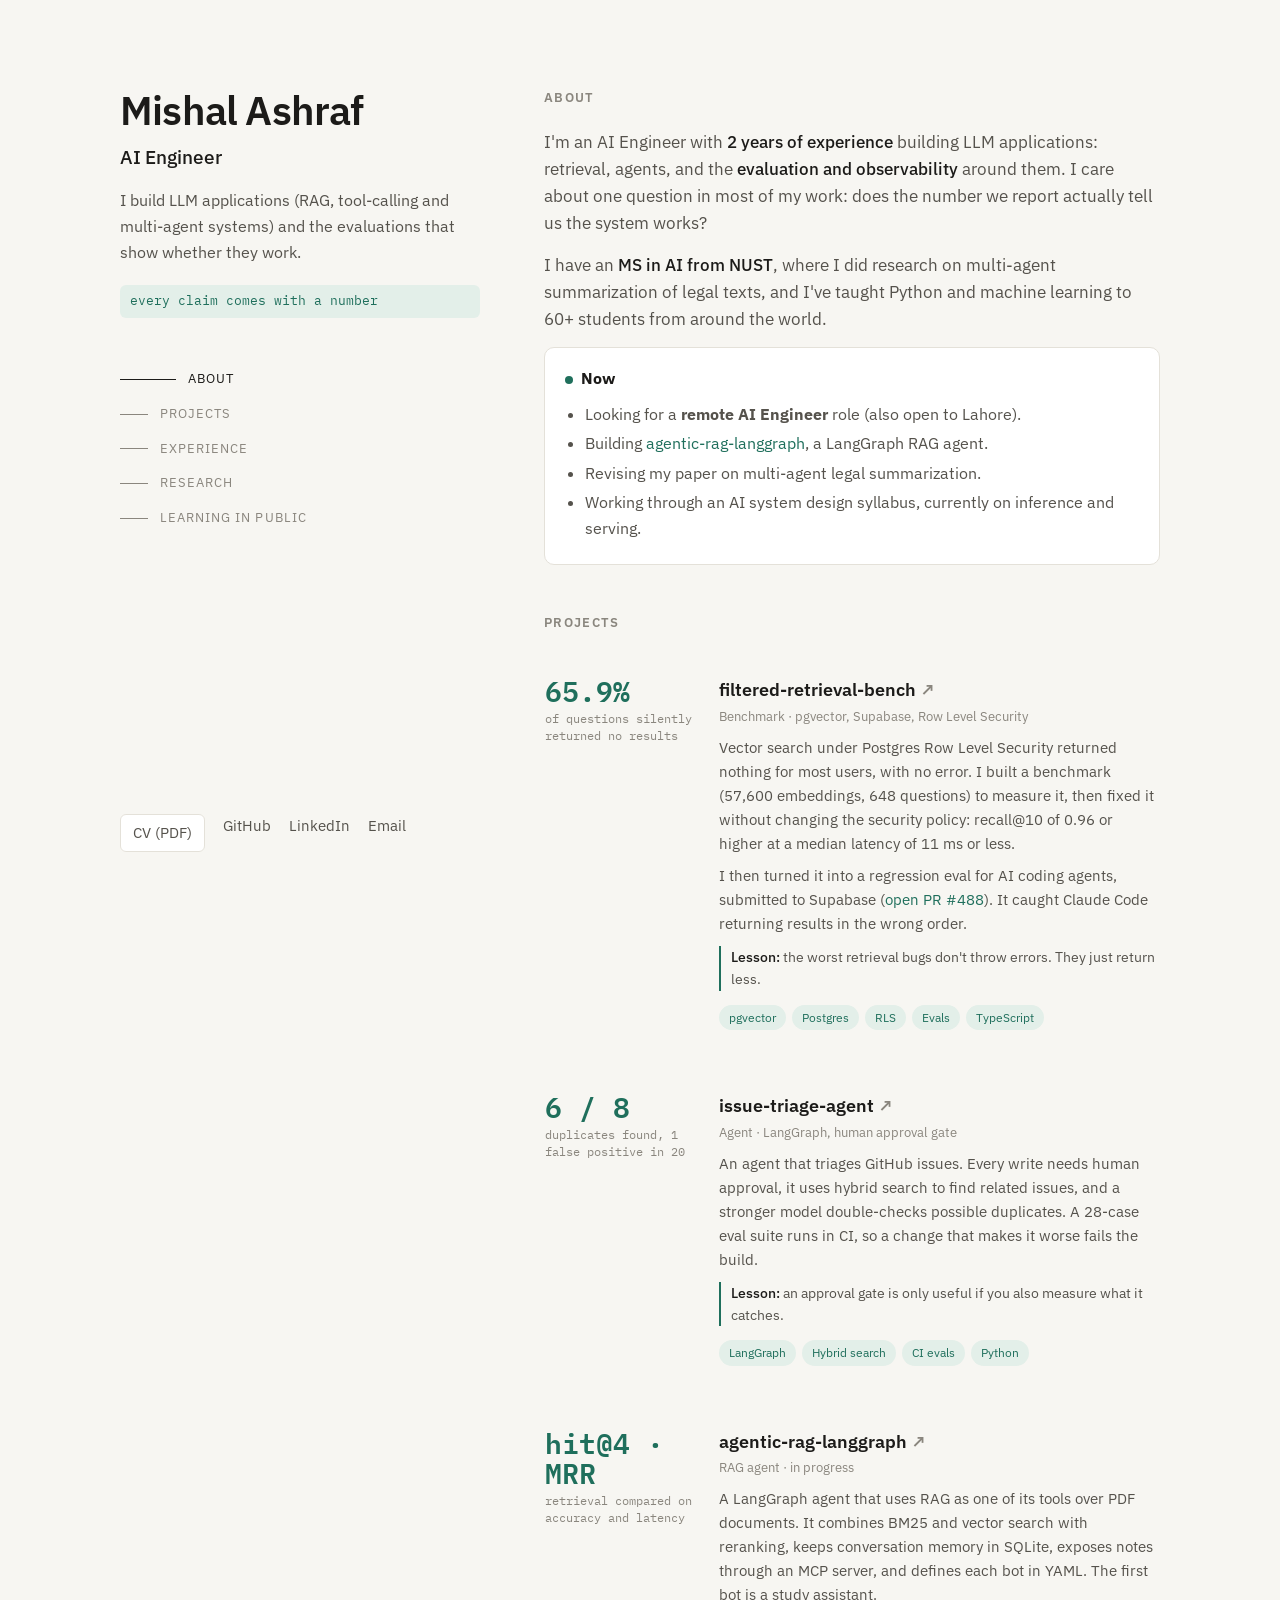
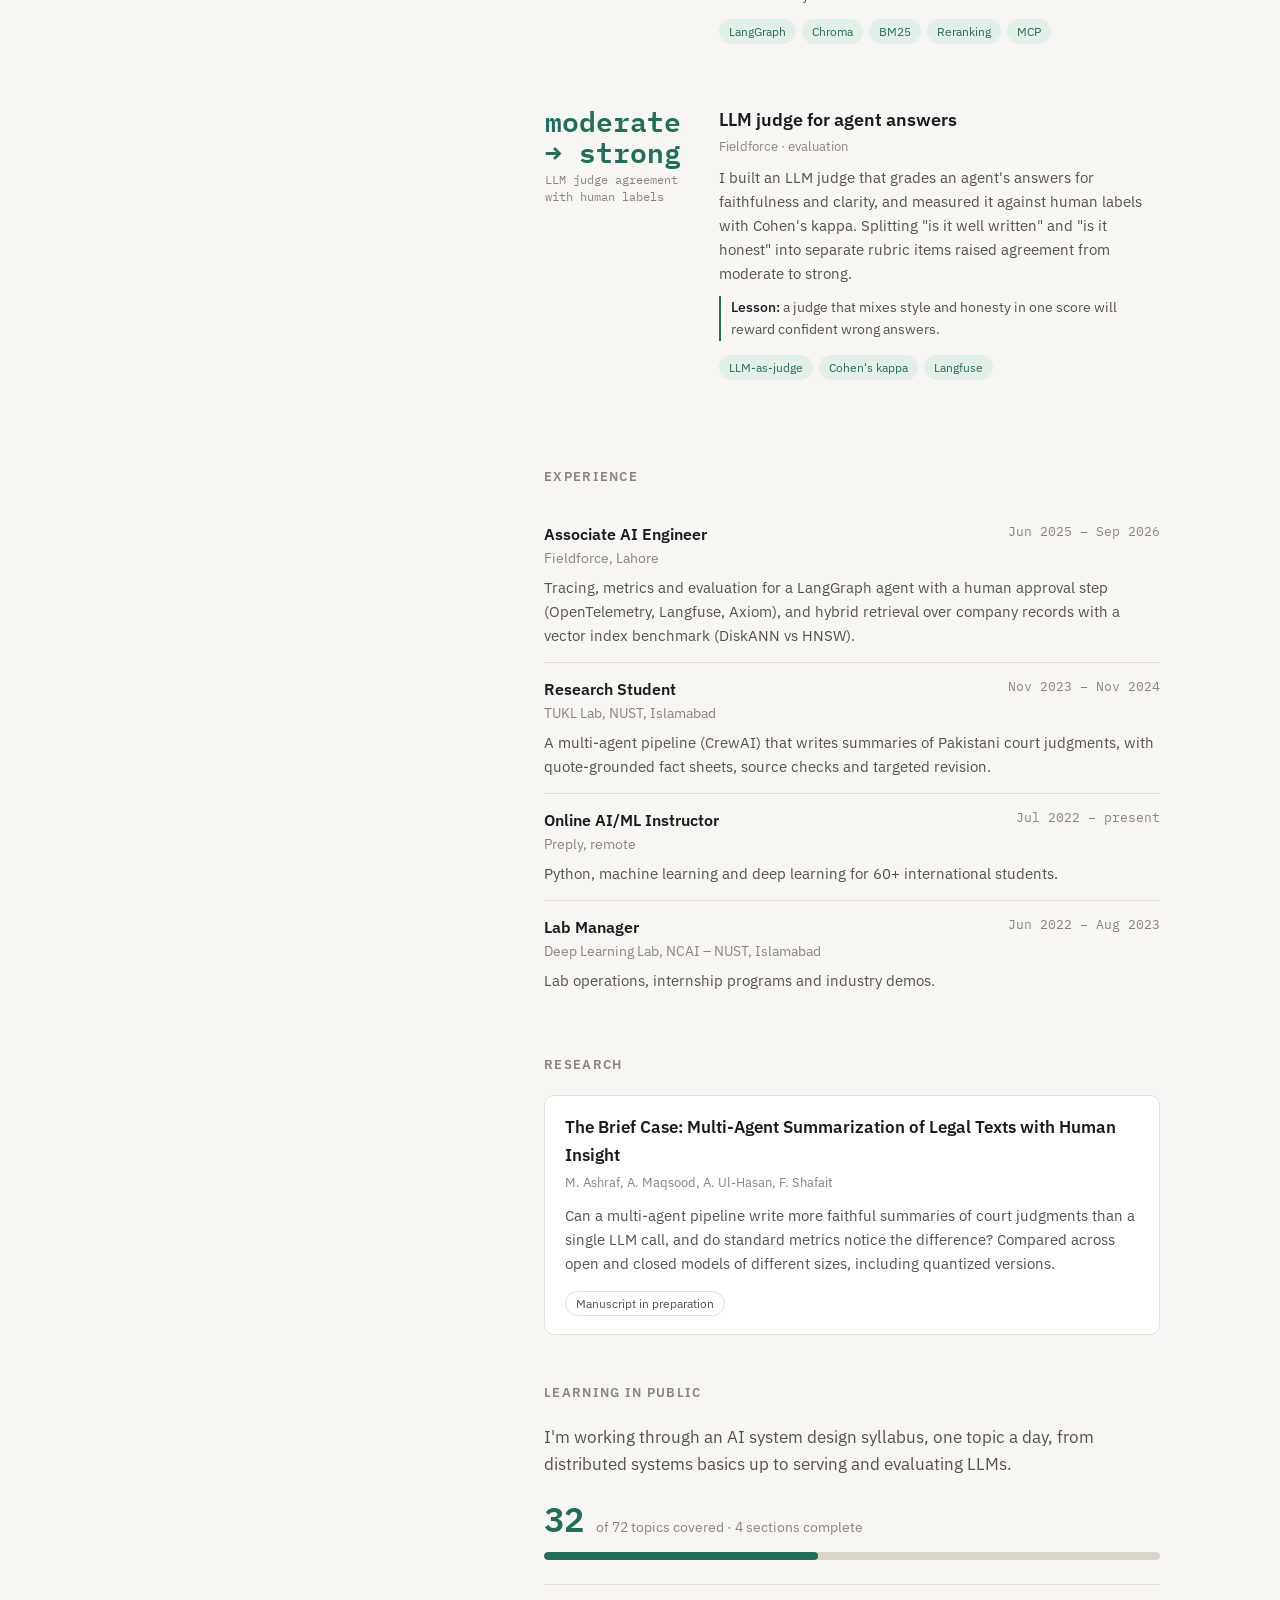
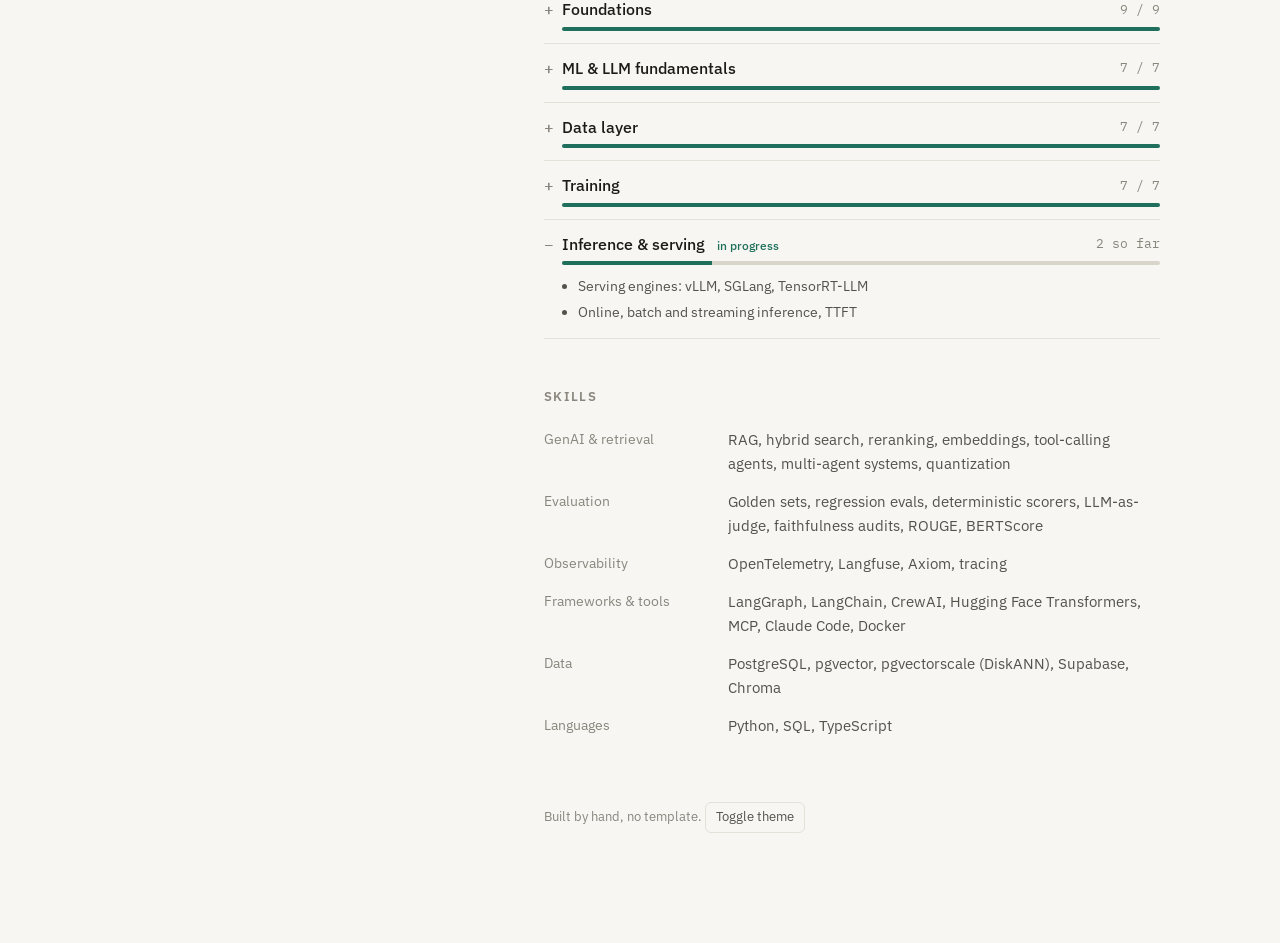
==== index.html @ f5f3a26d "Add portfolio site and CV" ====
<!doctype html>
<html lang="en">
<head>
<meta charset="utf-8">
<meta name="viewport" content="width=device-width, initial-scale=1">
<title>Mishal Ashraf · AI Engineer</title>
<meta name="description" content="AI Engineer building LLM applications: RAG and hybrid search, tool-calling and multi-agent systems, and evaluation and observability for them.">
<link rel="preconnect" href="https://fonts.googleapis.com">
<link rel="preconnect" href="https://fonts.gstatic.com" crossorigin>
<link href="https://fonts.googleapis.com/css2?family=IBM+Plex+Mono:wght@400;600&family=IBM+Plex+Sans:wght@400;500;600&display=swap" rel="stylesheet">
<style>
:root{
  --bg:#f7f6f2; --surface:#ffffff; --ink:#1c1b19; --ink-2:#55524c; --ink-3:#8a867e;
  --line:#e4e1d9; --accent:#1f6f5c; --accent-soft:#e3efe9; --bar:#d9d5cb;
}
@media (prefers-color-scheme: dark){
  :root:not([data-theme="light"]){
    --bg:#141413; --surface:#1c1c1a; --ink:#ecebe6; --ink-2:#b3afa6; --ink-3:#7f7b73;
    --line:#2c2b28; --accent:#6cc4a6; --accent-soft:#1d2e28; --bar:#34332f;
  }
}
:root[data-theme="dark"]{
  --bg:#141413; --surface:#1c1c1a; --ink:#ecebe6; --ink-2:#b3afa6; --ink-3:#7f7b73;
  --line:#2c2b28; --accent:#6cc4a6; --accent-soft:#1d2e28; --bar:#34332f;
}
*{box-sizing:border-box}
html{scroll-behavior:smooth}
body{margin:0;background:var(--bg);color:var(--ink);font:16px/1.6 "IBM Plex Sans",system-ui,sans-serif;-webkit-font-smoothing:antialiased}
a{color:var(--accent);text-decoration:none}
a:hover{text-decoration:underline}
.mono{font-family:"IBM Plex Mono",ui-monospace,monospace}
.wrap{max-width:1120px;margin:0 auto;padding:0 16px;display:grid;grid-template-columns:1fr;gap:0}
@media(min-width:960px){.wrap{grid-template-columns:360px 1fr;gap:64px;padding:0 40px}}

/* left column */
.side{padding:56px 0 24px}
@media(min-width:960px){.side{position:sticky;top:0;height:100vh;display:flex;flex-direction:column;padding:88px 0 48px}}
.side h1{font-size:40px;line-height:1.1;margin:0;font-weight:600;letter-spacing:-.02em}
.side .role{font-size:19px;margin:10px 0 0;font-weight:500}
.side .pitch{color:var(--ink-2);margin:16px 0 0;max-width:34ch}
.motto{margin-top:20px;display:inline-block;font-size:13px;color:var(--accent);background:var(--accent-soft);padding:6px 10px;border-radius:6px}
nav.toc{display:none;margin-top:44px}
@media(min-width:960px){nav.toc{display:block}}
nav.toc a{display:flex;align-items:center;gap:12px;color:var(--ink-3);font-size:13px;letter-spacing:.08em;text-transform:uppercase;padding:7px 0}
nav.toc a::before{content:"";width:28px;height:1px;background:var(--ink-3);transition:width .2s}
nav.toc a:hover,nav.toc a.on{color:var(--ink);text-decoration:none}
nav.toc a:hover::before,nav.toc a.on::before{width:56px;background:var(--ink)}
.links{display:flex;flex-wrap:wrap;gap:10px 18px;margin-top:28px;font-size:15px}
@media(min-width:960px){.links{margin-top:auto}}
.links a{color:var(--ink-2)}
.links a:hover{color:var(--accent)}
.cvbtn{border:1px solid var(--line);background:var(--surface);padding:6px 12px;border-radius:6px}

/* main */
main{padding:8px 0 80px}
@media(min-width:960px){main{padding:88px 0 96px}}
section{padding-top:48px;scroll-margin-top:24px}
section:first-child{padding-top:0}
h2{font-size:13px;letter-spacing:.1em;text-transform:uppercase;color:var(--ink-3);font-weight:600;margin:0 0 20px}
p{margin:0 0 14px}
.lead{font-size:17px;color:var(--ink-2)}
.lead strong{color:var(--ink);font-weight:500}

/* now */
.now{background:var(--surface);border:1px solid var(--line);border-radius:10px;padding:18px 20px}
.now .dot{display:inline-block;width:8px;height:8px;border-radius:50%;background:var(--accent);margin-right:8px;vertical-align:middle}
.now ul{margin:10px 0 0;padding-left:20px;color:var(--ink-2)}
.now li{margin:4px 0}

/* project cards */
.card{display:grid;grid-template-columns:1fr;gap:6px 24px;padding:22px 20px;border-radius:10px;border:1px solid transparent;transition:background .2s,border-color .2s;margin:0 -20px}
@media(min-width:640px){.card{grid-template-columns:150px 1fr}}
.card:hover{background:var(--surface);border-color:var(--line)}
.metric{font-family:"IBM Plex Mono",monospace}
.metric .num{font-size:28px;font-weight:600;line-height:1.1;color:var(--accent);display:block}
.metric .what{font-size:12px;color:var(--ink-3);line-height:1.4;display:block;margin-top:4px}
.card h3{margin:0;font-size:18px;font-weight:600}
.card h3 a{color:var(--ink)}
.card h3 a:hover{color:var(--accent);text-decoration:none}
.card h3 .arrow{display:inline-block;transition:transform .2s;color:var(--ink-3)}
.card:hover h3 .arrow{transform:translate(2px,-2px);color:var(--accent)}
.card .sub{font-size:13px;color:var(--ink-3);margin:2px 0 8px}
.card .body{color:var(--ink-2);font-size:15px}
.card .body p{margin:0 0 8px}
.lesson{font-size:14px;color:var(--ink-2);border-left:2px solid var(--accent);padding-left:10px;margin-top:10px}
.lesson b{color:var(--ink);font-weight:500}
.tags{display:flex;flex-wrap:wrap;gap:6px;margin-top:12px;padding:0;list-style:none}
.tags li{font-size:12px;background:var(--accent-soft);color:var(--accent);padding:3px 10px;border-radius:999px}

/* experience */
.job{padding:14px 0;border-top:1px solid var(--line)}
.job:first-of-type{border-top:0}
.job .top{display:flex;flex-wrap:wrap;justify-content:space-between;gap:4px 16px}
.job .t{font-weight:600}
.job .d{font-size:13px;color:var(--ink-3)}
.job .o{font-size:14px;color:var(--ink-3)}
.job p{font-size:15px;color:var(--ink-2);margin:6px 0 0}

/* research */
.paper{background:var(--surface);border:1px solid var(--line);border-radius:10px;padding:18px 20px}
.paper .title{font-weight:600;font-size:17px}
.paper .meta{font-size:13px;color:var(--ink-3);margin:4px 0 10px}
.pill{display:inline-block;font-size:12px;border:1px solid var(--line);border-radius:999px;padding:2px 10px;color:var(--ink-2)}

/* learning */
.total{display:flex;align-items:baseline;gap:12px;margin-bottom:6px}
.total .big{font-family:"IBM Plex Mono",monospace;font-size:34px;font-weight:600;color:var(--accent)}
.total .of{color:var(--ink-3);font-size:14px}
.track{height:8px;background:var(--bar);border-radius:99px;overflow:hidden;margin-bottom:24px}
.track span{display:block;height:100%;background:var(--accent);border-radius:99px}
details.sec{border-top:1px solid var(--line);padding:12px 0}
details.sec:last-of-type{border-bottom:1px solid var(--line)}
details.sec summary{cursor:pointer;list-style:none;display:grid;grid-template-columns:1fr auto;gap:4px 16px;align-items:center}
details.sec summary::-webkit-details-marker{display:none}
details.sec summary .n{font-weight:500}
details.sec summary .n::before{content:"+";display:inline-block;width:18px;color:var(--ink-3);font-family:"IBM Plex Mono",monospace}
details.sec[open] summary .n::before{content:"−"}
details.sec summary .c{font-family:"IBM Plex Mono",monospace;font-size:13px;color:var(--ink-3)}
details.sec summary .st{grid-column:1/-1;margin-left:18px}
.mini{height:4px;background:var(--bar);border-radius:99px;overflow:hidden}
.mini span{display:block;height:100%;background:var(--accent)}
details.sec ul{margin:10px 0 2px 18px;padding-left:16px;color:var(--ink-2);font-size:14px}
details.sec li{margin:3px 0}
.status{font-size:12px;color:var(--accent);margin-left:8px}

/* skills */
.skills{display:grid;grid-template-columns:1fr;gap:14px}
@media(min-width:640px){.skills{grid-template-columns:170px 1fr}}
.skills dt{font-size:14px;color:var(--ink-3)}
.skills dd{margin:0;font-size:15px;color:var(--ink-2)}

footer{color:var(--ink-3);font-size:13px;margin-top:64px}
.theme{background:none;border:1px solid var(--line);color:var(--ink-2);border-radius:6px;padding:4px 10px;font:inherit;font-size:13px;cursor:pointer}
</style>
</head>
<body>
<div class="wrap">

<header class="side">
  <h1>Mishal Ashraf</h1>
  <p class="role">AI Engineer</p>
  <p class="pitch">I build LLM applications (RAG, tool-calling and multi-agent systems) and the evaluations that show whether they work.</p>
  <span class="motto mono">every claim comes with a number</span>
  <nav class="toc" aria-label="Sections">
    <a href="#about">About</a>
    <a href="#projects">Projects</a>
    <a href="#experience">Experience</a>
    <a href="#research">Research</a>
    <a href="#learning">Learning in public</a>
  </nav>
  <div class="links">
    <a class="cvbtn" href="Mishal_Ashraf_CV.pdf">CV (PDF)</a>
    <a href="https://github.com/MishallAshraf">GitHub</a>
    <a href="https://www.linkedin.com/in/mishal-ashraf-ai">LinkedIn</a>
    <a href="mailto:mishal7991@gmail.com">Email</a>
  </div>
</header>

<main>

<section id="about">
  <h2>About</h2>
  <p class="lead">I'm an AI Engineer with <strong>2 years of experience</strong> building LLM applications: retrieval, agents, and the <strong>evaluation and observability</strong> around them. I care about one question in most of my work: does the number we report actually tell us the system works?</p>
  <p class="lead">I have an <strong>MS in AI from NUST</strong>, where I did research on multi-agent summarization of legal texts, and I've taught Python and machine learning to 60+ students from around the world.</p>
  <div class="now">
    <strong><span class="dot"></span>Now</strong>
    <ul>
      <li>Looking for a <strong>remote AI Engineer</strong> role (also open to Lahore).</li>
      <li>Building <a href="https://github.com/MishallAshraf/agentic-rag-langgraph">agentic-rag-langgraph</a>, a LangGraph RAG agent.</li>
      <li>Revising my paper on multi-agent legal summarization.</li>
      <li>Working through an AI system design syllabus, currently on inference and serving.</li>
    </ul>
  </div>
</section>

<section id="projects">
  <h2>Projects</h2>

  <article class="card">
    <div class="metric"><span class="num">65.9%</span><span class="what">of questions silently returned no results</span></div>
    <div>
      <h3><a href="https://github.com/MishallAshraf/filtered-retrieval-bench">filtered-retrieval-bench <span class="arrow">↗</span></a></h3>
      <div class="sub">Benchmark · pgvector, Supabase, Row Level Security</div>
      <div class="body">
        <p>Vector search under Postgres Row Level Security returned nothing for most users, with no error. I built a benchmark (57,600 embeddings, 648 questions) to measure it, then fixed it without changing the security policy: recall@10 of 0.96 or higher at a median latency of 11 ms or less.</p>
        <p>I then turned it into a regression eval for AI coding agents, submitted to Supabase (<a href="https://github.com/supabase/evals/pull/488">open PR #488</a>). It caught Claude Code returning results in the wrong order.</p>
      </div>
      <p class="lesson"><b>Lesson:</b> the worst retrieval bugs don't throw errors. They just return less.</p>
      <ul class="tags"><li>pgvector</li><li>Postgres</li><li>RLS</li><li>Evals</li><li>TypeScript</li></ul>
    </div>
  </article>

  <article class="card">
    <div class="metric"><span class="num">6 / 8</span><span class="what">duplicates found, 1 false positive in 20</span></div>
    <div>
      <h3><a href="https://github.com/MishallAshraf/issue-triage-agent">issue-triage-agent <span class="arrow">↗</span></a></h3>
      <div class="sub">Agent · LangGraph, human approval gate</div>
      <div class="body">
        <p>An agent that triages GitHub issues. Every write needs human approval, it uses hybrid search to find related issues, and a stronger model double-checks possible duplicates. A 28-case eval suite runs in CI, so a change that makes it worse fails the build.</p>
      </div>
      <p class="lesson"><b>Lesson:</b> an approval gate is only useful if you also measure what it catches.</p>
      <ul class="tags"><li>LangGraph</li><li>Hybrid search</li><li>CI evals</li><li>Python</li></ul>
    </div>
  </article>

  <article class="card">
    <div class="metric"><span class="num">hit@4 · MRR</span><span class="what">retrieval compared on accuracy and latency</span></div>
    <div>
      <h3><a href="https://github.com/MishallAshraf/agentic-rag-langgraph">agentic-rag-langgraph <span class="arrow">↗</span></a></h3>
      <div class="sub">RAG agent · in progress</div>
      <div class="body">
        <p>A LangGraph agent that uses RAG as one of its tools over PDF documents. It combines BM25 and vector search with reranking, keeps conversation memory in SQLite, exposes notes through an MCP server, and defines each bot in YAML. The first bot is a study assistant.</p>
      </div>
      <ul class="tags"><li>LangGraph</li><li>Chroma</li><li>BM25</li><li>Reranking</li><li>MCP</li></ul>
    </div>
  </article>

  <article class="card">
    <div class="metric"><span class="num">moderate → strong</span><span class="what">LLM judge agreement with human labels</span></div>
    <div>
      <h3>LLM judge for agent answers</h3>
      <div class="sub">Fieldforce · evaluation</div>
      <div class="body">
        <p>I built an LLM judge that grades an agent's answers for faithfulness and clarity, and measured it against human labels with Cohen's kappa. Splitting "is it well written" and "is it honest" into separate rubric items raised agreement from moderate to strong.</p>
      </div>
      <p class="lesson"><b>Lesson:</b> a judge that mixes style and honesty in one score will reward confident wrong answers.</p>
      <ul class="tags"><li>LLM-as-judge</li><li>Cohen's kappa</li><li>Langfuse</li></ul>
    </div>
  </article>
</section>

<section id="experience">
  <h2>Experience</h2>
  <div class="job">
    <div class="top"><span class="t">Associate AI Engineer</span><span class="d mono">Jun 2025 – Sep 2026</span></div>
    <div class="o">Fieldforce, Lahore</div>
    <p>Tracing, metrics and evaluation for a LangGraph agent with a human approval step (OpenTelemetry, Langfuse, Axiom), and hybrid retrieval over company records with a vector index benchmark (DiskANN vs HNSW).</p>
  </div>
  <div class="job">
    <div class="top"><span class="t">Research Student</span><span class="d mono">Nov 2023 – Nov 2024</span></div>
    <div class="o">TUKL Lab, NUST, Islamabad</div>
    <p>A multi-agent pipeline (CrewAI) that writes summaries of Pakistani court judgments, with quote-grounded fact sheets, source checks and targeted revision.</p>
  </div>
  <div class="job">
    <div class="top"><span class="t">Online AI/ML Instructor</span><span class="d mono">Jul 2022 – present</span></div>
    <div class="o">Preply, remote</div>
    <p>Python, machine learning and deep learning for 60+ international students.</p>
  </div>
  <div class="job">
    <div class="top"><span class="t">Lab Manager</span><span class="d mono">Jun 2022 – Aug 2023</span></div>
    <div class="o">Deep Learning Lab, NCAI – NUST, Islamabad</div>
    <p>Lab operations, internship programs and industry demos.</p>
  </div>
</section>

<section id="research">
  <h2>Research</h2>
  <div class="paper">
    <div class="title">The Brief Case: Multi-Agent Summarization of Legal Texts with Human Insight</div>
    <div class="meta">M. Ashraf, A. Maqsood, A. Ul-Hasan, F. Shafait</div>
    <p style="color:var(--ink-2);font-size:15px">Can a multi-agent pipeline write more faithful summaries of court judgments than a single LLM call, and do standard metrics notice the difference? Compared across open and closed models of different sizes, including quantized versions.</p>
    <span class="pill">Manuscript in preparation</span>
  </div>
</section>

<section id="learning">
  <h2>Learning in public</h2>
  <p class="lead">I'm working through an AI system design syllabus, one topic a day, from distributed systems basics up to serving and evaluating LLMs.</p>
  <div class="total"><span class="big">32</span><span class="of">of 72 topics covered · 4 sections complete</span></div>
  <div class="track" aria-hidden="true"><span style="width:44.4%"></span></div>

  <details class="sec">
    <summary><span class="n">Foundations</span><span class="c">9 / 9</span><span class="st mini"><span style="width:100%"></span></span></summary>
    <ul><li>Scalability: vertical vs horizontal</li><li>Load balancing</li><li>Caching strategies (incl. KV vs prefix caching)</li><li>SQL vs NoSQL</li><li>Message queues and pub/sub</li><li>CAP theorem and consistency</li><li>Sharding and replication</li><li>Rate limiting</li><li>API design: REST, gRPC, streaming</li></ul>
  </details>
  <details class="sec">
    <summary><span class="n">ML &amp; LLM fundamentals</span><span class="c">7 / 7</span><span class="st mini"><span style="width:100%"></span></span></summary>
    <ul><li>Training vs inference, prefill vs decode</li><li>Embeddings</li><li>Transformer and attention basics</li><li>Tokens, context windows, long context</li><li>Reasoning models and test-time compute</li><li>Model selection: API vs open-weight, small vs large</li><li>Mixture of experts and multimodal models</li></ul>
  </details>
  <details class="sec">
    <summary><span class="n">Data layer</span><span class="c">7 / 7</span><span class="st mini"><span style="width:100%"></span></span></summary>
    <ul><li>Batch vs streaming pipelines</li><li>Document ingestion: PDFs, tables, OCR</li><li>Data quality, labeling, curation</li><li>Vector databases and ANN indexes (HNSW, IVF)</li><li>Feature stores</li><li>Data versioning and lineage</li><li>Synthetic data generation</li></ul>
  </details>
  <details class="sec">
    <summary><span class="n">Training</span><span class="c">7 / 7</span><span class="st mini"><span style="width:100%"></span></span></summary>
    <ul><li>Experiment tracking and model registry</li><li>GPU memory math and accelerators</li><li>Fine-tuning: SFT, LoRA, QLoRA</li><li>Preference tuning: DPO family</li><li>RL with verifiable rewards (GRPO)</li><li>Distillation into smaller models</li><li>Distributed training (FSDP, tensor, pipeline parallelism)</li></ul>
  </details>
  <details class="sec" open>
    <summary><span class="n">Inference &amp; serving <span class="status">in progress</span></span><span class="c">2 so far</span><span class="st mini"><span style="width:25%"></span></span></summary>
    <ul><li>Serving engines: vLLM, SGLang, TensorRT-LLM</li><li>Online, batch and streaming inference, TTFT</li></ul>
  </details>
</section>

<section id="skills">
  <h2>Skills</h2>
  <dl class="skills">
    <dt>GenAI &amp; retrieval</dt><dd>RAG, hybrid search, reranking, embeddings, tool-calling agents, multi-agent systems, quantization</dd>
    <dt>Evaluation</dt><dd>Golden sets, regression evals, deterministic scorers, LLM-as-judge, faithfulness audits, ROUGE, BERTScore</dd>
    <dt>Observability</dt><dd>OpenTelemetry, Langfuse, Axiom, tracing</dd>
    <dt>Frameworks &amp; tools</dt><dd>LangGraph, LangChain, CrewAI, Hugging Face Transformers, MCP, Claude Code, Docker</dd>
    <dt>Data</dt><dd>PostgreSQL, pgvector, pgvectorscale (DiskANN), Supabase, Chroma</dd>
    <dt>Languages</dt><dd>Python, SQL, TypeScript</dd>
  </dl>
</section>

<footer>
  <p>Built by hand, no template. <button class="theme" id="theme" type="button">Toggle theme</button></p>
</footer>

</main>
</div>

<script>
// highlight the current section in the side menu
const links=[...document.querySelectorAll('nav.toc a')];
const obs=new IntersectionObserver(es=>{es.forEach(e=>{if(e.isIntersecting){links.forEach(a=>a.classList.toggle('on',a.getAttribute('href')==='#'+e.target.id));}})},{rootMargin:'-30% 0px -60% 0px'});
document.querySelectorAll('main section').forEach(s=>obs.observe(s));
// theme toggle, remembered per visitor
const root=document.documentElement;
try{const t=localStorage.getItem('theme');if(t)root.dataset.theme=t;}catch(e){}
document.getElementById('theme').addEventListener('click',()=>{
  const dark=root.dataset.theme?root.dataset.theme==='dark':matchMedia('(prefers-color-scheme: dark)').matches;
  root.dataset.theme=dark?'light':'dark';
  try{localStorage.setItem('theme',root.dataset.theme);}catch(e){}
});
</script>
</body>
</html>
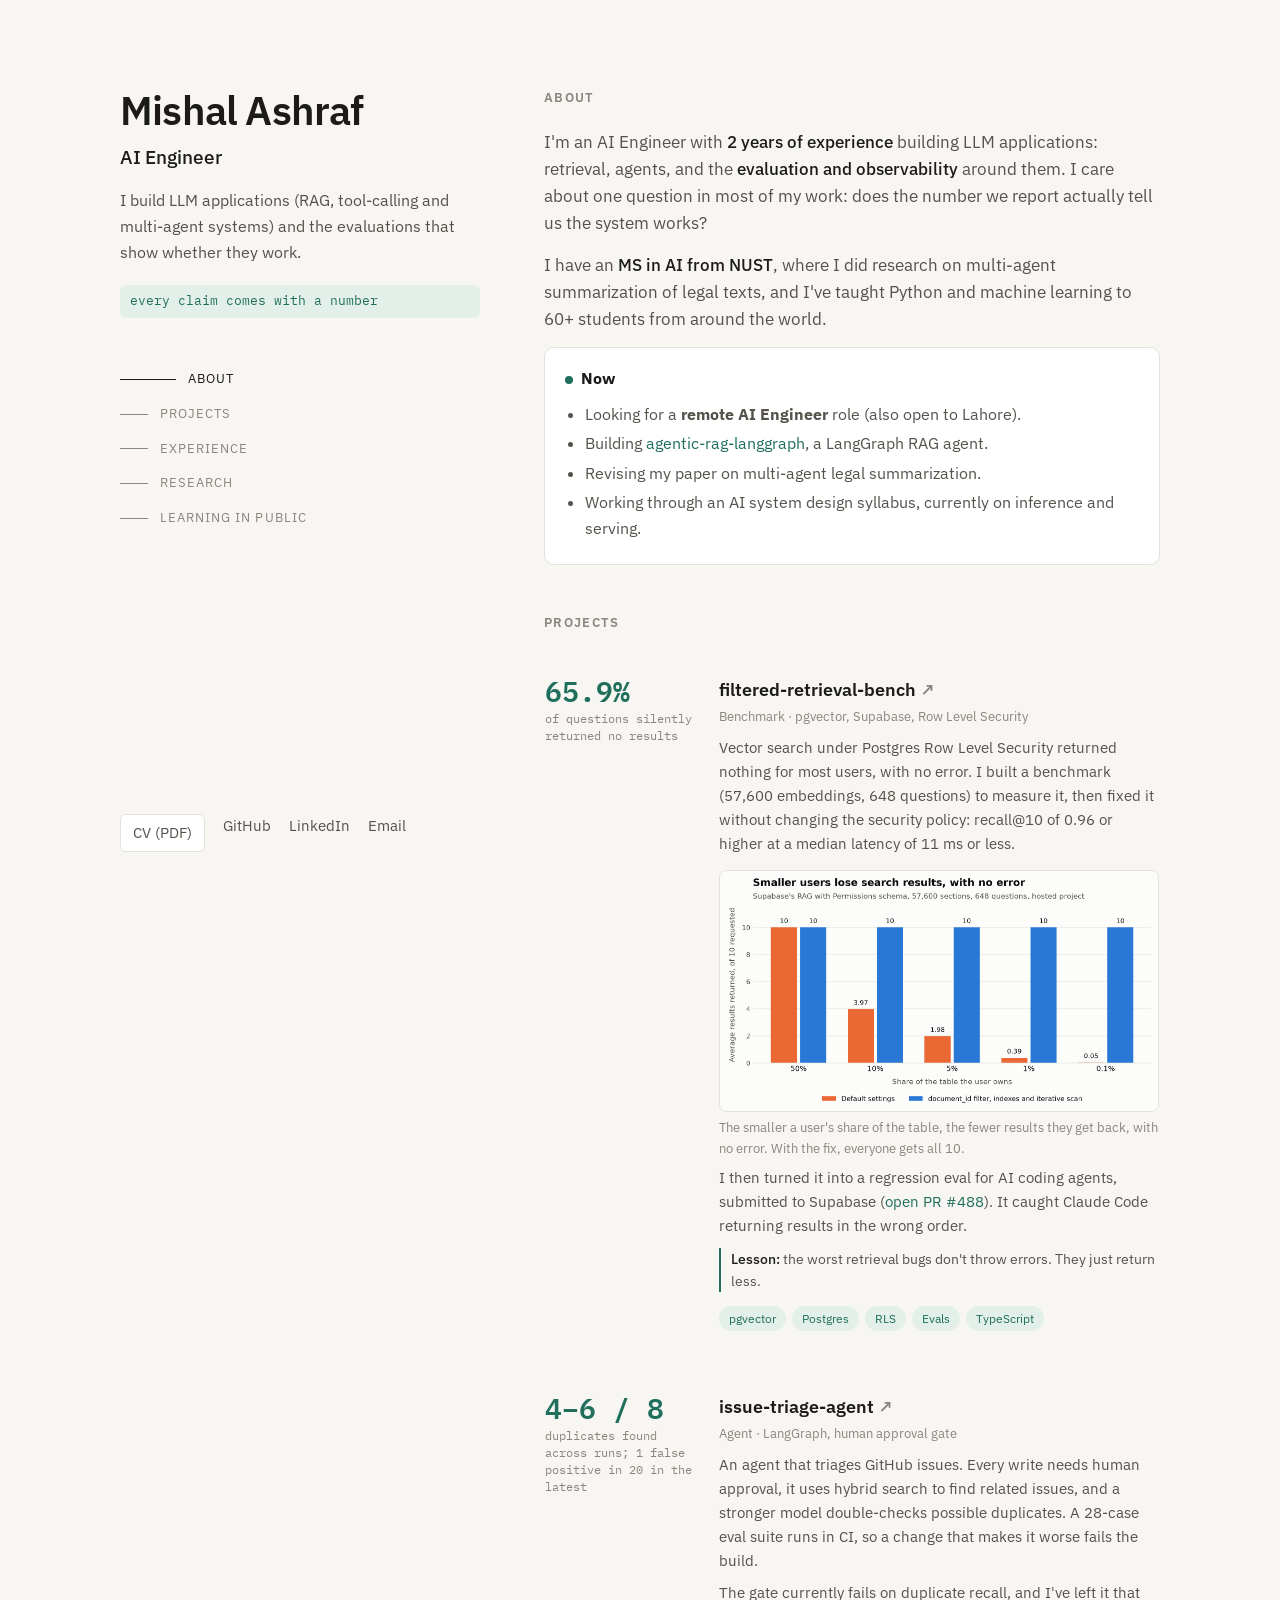
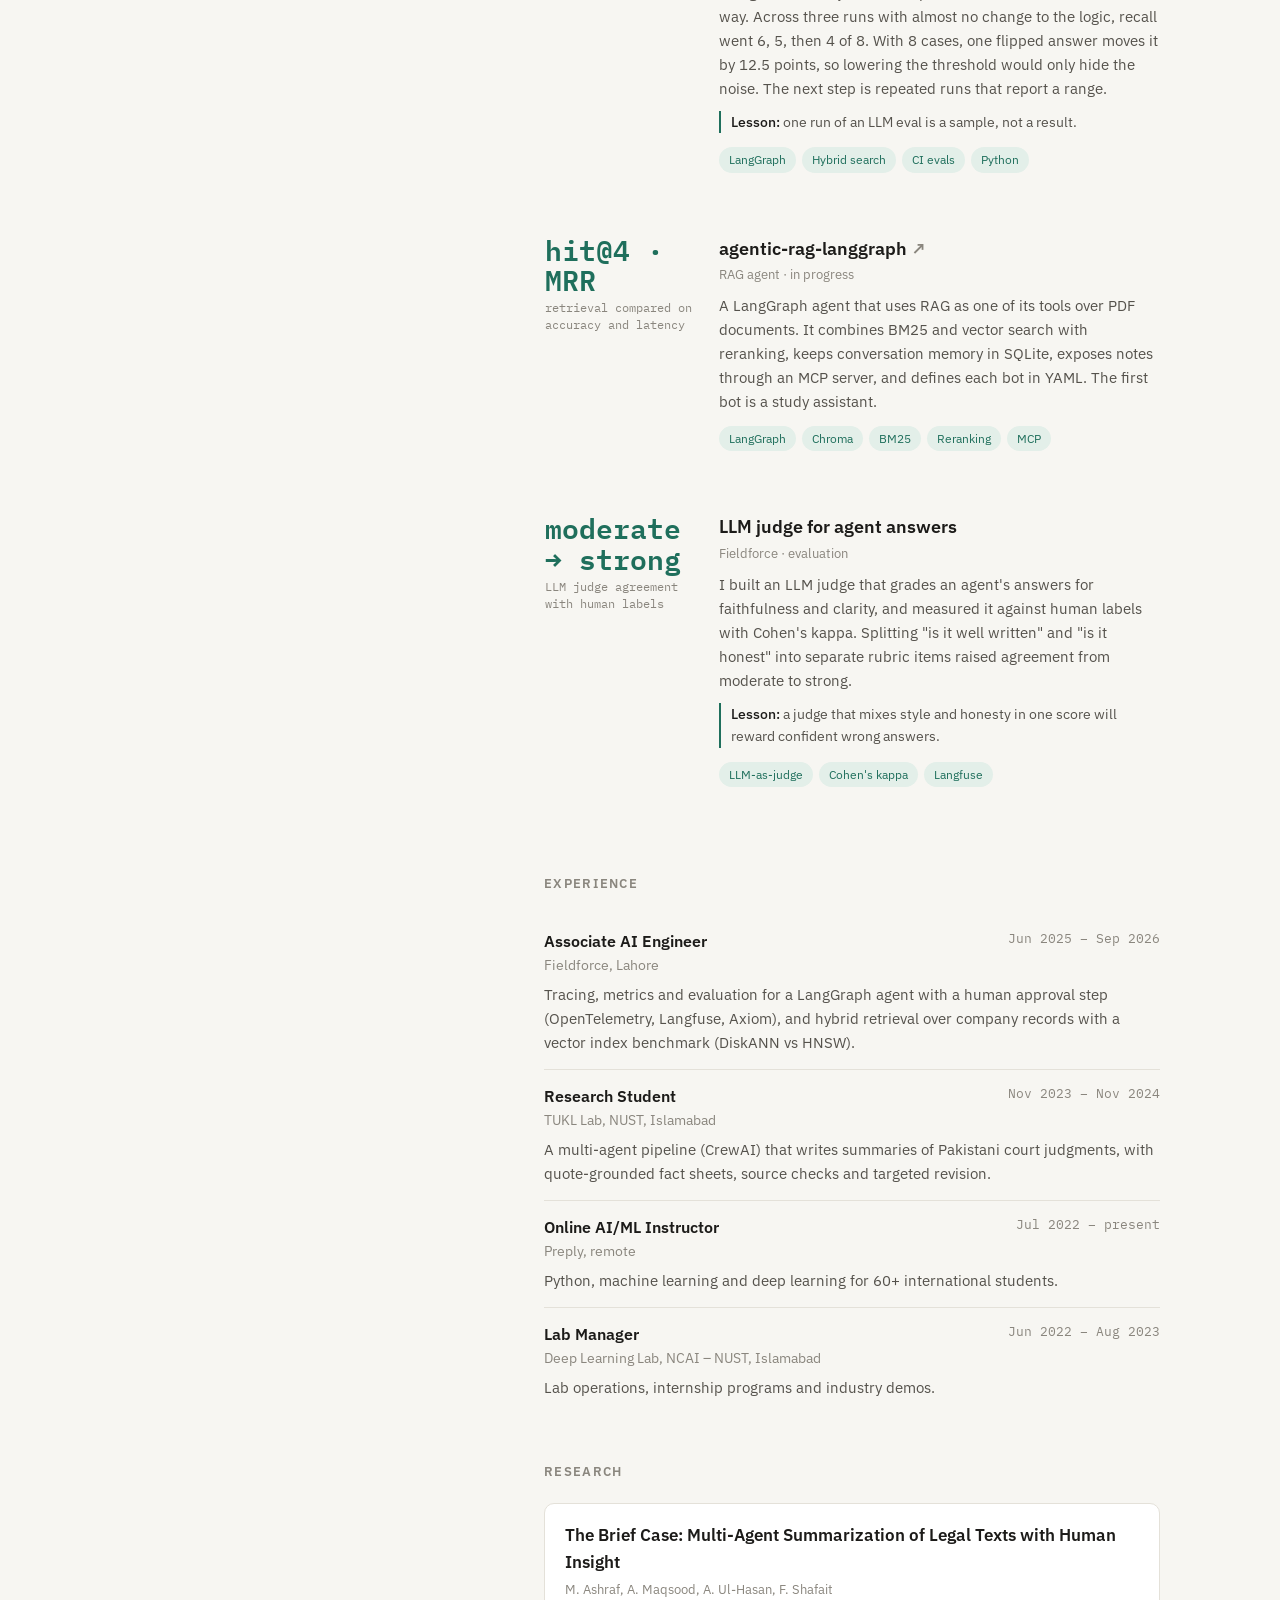
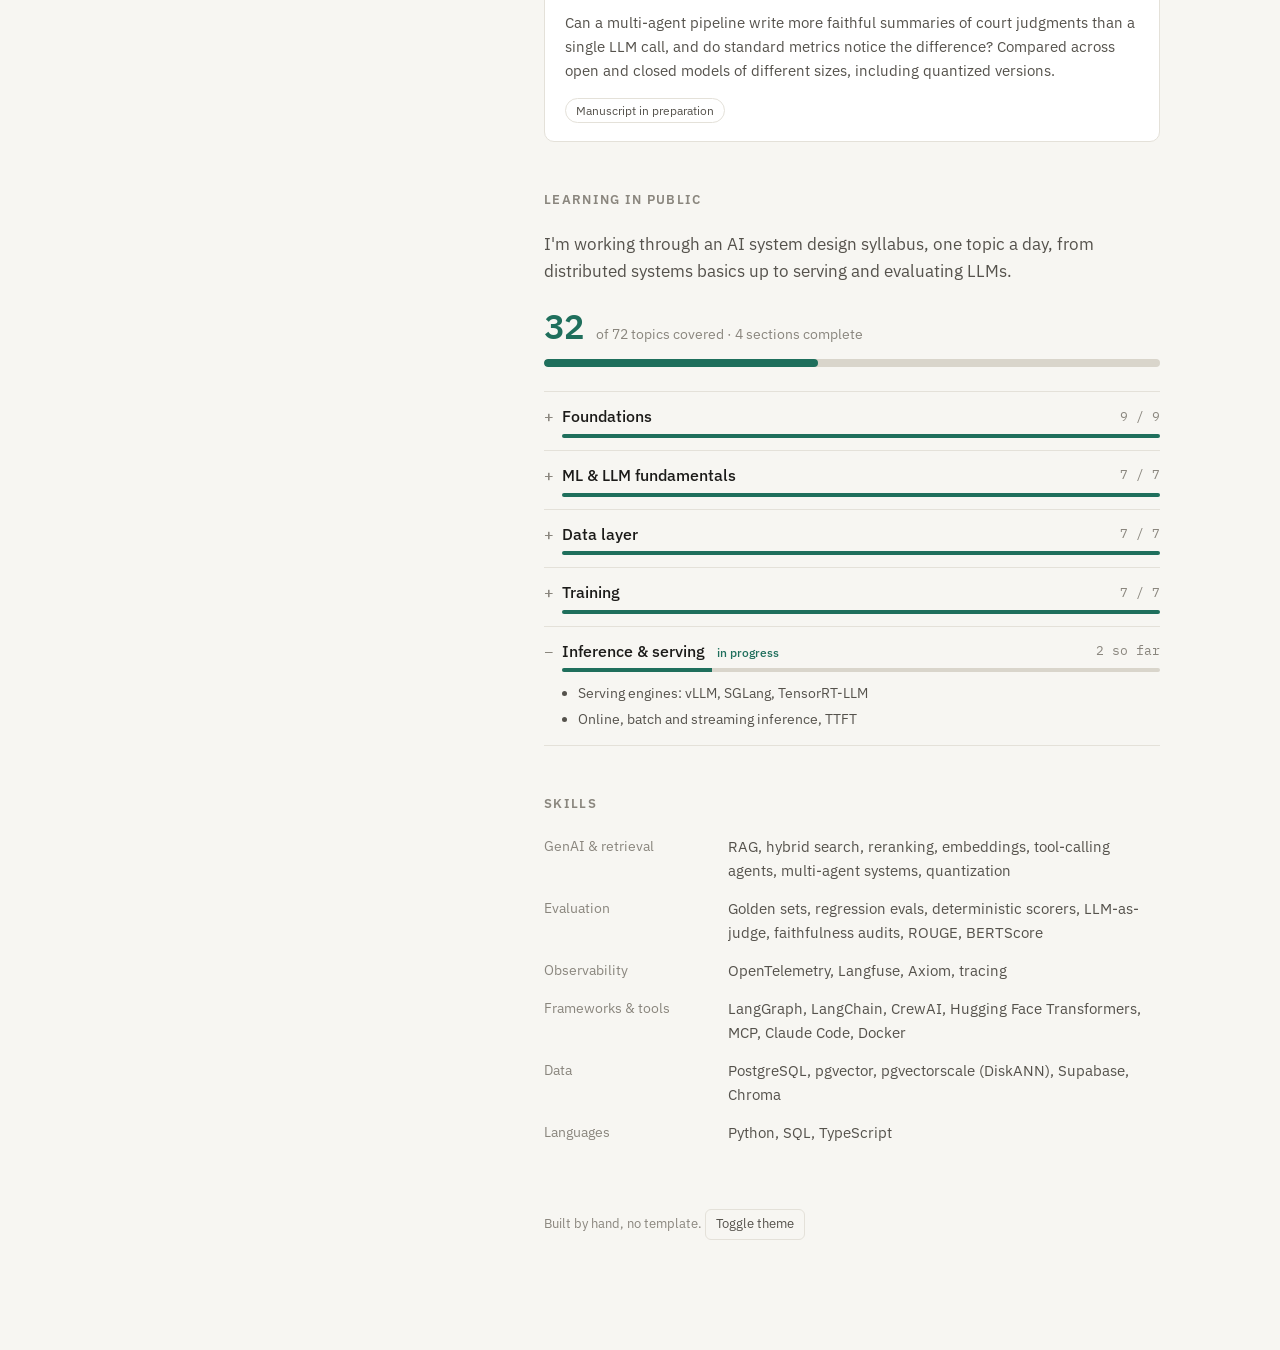
==== commit a0fe9dc0: "Add RLS results chart and correct duplicate recall numbers" ====
--- a/index.html
+++ b/index.html
@@ -84,6 +84,9 @@
 .card .body p{margin:0 0 8px}
 .lesson{font-size:14px;color:var(--ink-2);border-left:2px solid var(--accent);padding-left:10px;margin-top:10px}
 .lesson b{color:var(--ink);font-weight:500}
+.fig{margin:14px 0 6px}
+.fig img{display:block;width:100%;height:auto;border-radius:8px;border:1px solid var(--line);background:#fcfcfb}
+.fig figcaption{font-size:13px;color:var(--ink-3);margin-top:6px}
 .tags{display:flex;flex-wrap:wrap;gap:6px;margin-top:12px;padding:0;list-style:none}
 .tags li{font-size:12px;background:var(--accent-soft);color:var(--accent);padding:3px 10px;border-radius:999px}
 
@@ -183,6 +186,10 @@
       <div class="sub">Benchmark · pgvector, Supabase, Row Level Security</div>
       <div class="body">
         <p>Vector search under Postgres Row Level Security returned nothing for most users, with no error. I built a benchmark (57,600 embeddings, 648 questions) to measure it, then fixed it without changing the security policy: recall@10 of 0.96 or higher at a median latency of 11 ms or less.</p>
+        <figure class="fig">
+          <a href="img/rls-results-by-user.png"><img src="img/rls-results-by-user.png" width="1680" height="920" loading="lazy" alt="Bar chart: with default settings, a user who owns 50% of the table gets all 10 results, but at 10% they get 3.97, at 5% 1.98, at 1% 0.39 and at 0.1% 0.05. With the fix, every user gets all 10."></a>
+          <figcaption>The smaller a user's share of the table, the fewer results they get back, with no error. With the fix, everyone gets all 10.</figcaption>
+        </figure>
         <p>I then turned it into a regression eval for AI coding agents, submitted to Supabase (<a href="https://github.com/supabase/evals/pull/488">open PR #488</a>). It caught Claude Code returning results in the wrong order.</p>
       </div>
       <p class="lesson"><b>Lesson:</b> the worst retrieval bugs don't throw errors. They just return less.</p>
@@ -191,14 +198,15 @@
   </article>
 
   <article class="card">
-    <div class="metric"><span class="num">6 / 8</span><span class="what">duplicates found, 1 false positive in 20</span></div>
+    <div class="metric"><span class="num">4–6 / 8</span><span class="what">duplicates found across runs; 1 false positive in 20 in the latest</span></div>
     <div>
       <h3><a href="https://github.com/MishallAshraf/issue-triage-agent">issue-triage-agent <span class="arrow">↗</span></a></h3>
       <div class="sub">Agent · LangGraph, human approval gate</div>
       <div class="body">
         <p>An agent that triages GitHub issues. Every write needs human approval, it uses hybrid search to find related issues, and a stronger model double-checks possible duplicates. A 28-case eval suite runs in CI, so a change that makes it worse fails the build.</p>
+        <p>The gate currently fails on duplicate recall, and I've left it that way. Across three runs with almost no change to the logic, recall went 6, 5, then 4 of 8. With 8 cases, one flipped answer moves it by 12.5 points, so lowering the threshold would only hide the noise. The next step is repeated runs that report a range.</p>
       </div>
-      <p class="lesson"><b>Lesson:</b> an approval gate is only useful if you also measure what it catches.</p>
+      <p class="lesson"><b>Lesson:</b> one run of an LLM eval is a sample, not a result.</p>
       <ul class="tags"><li>LangGraph</li><li>Hybrid search</li><li>CI evals</li><li>Python</li></ul>
     </div>
   </article>
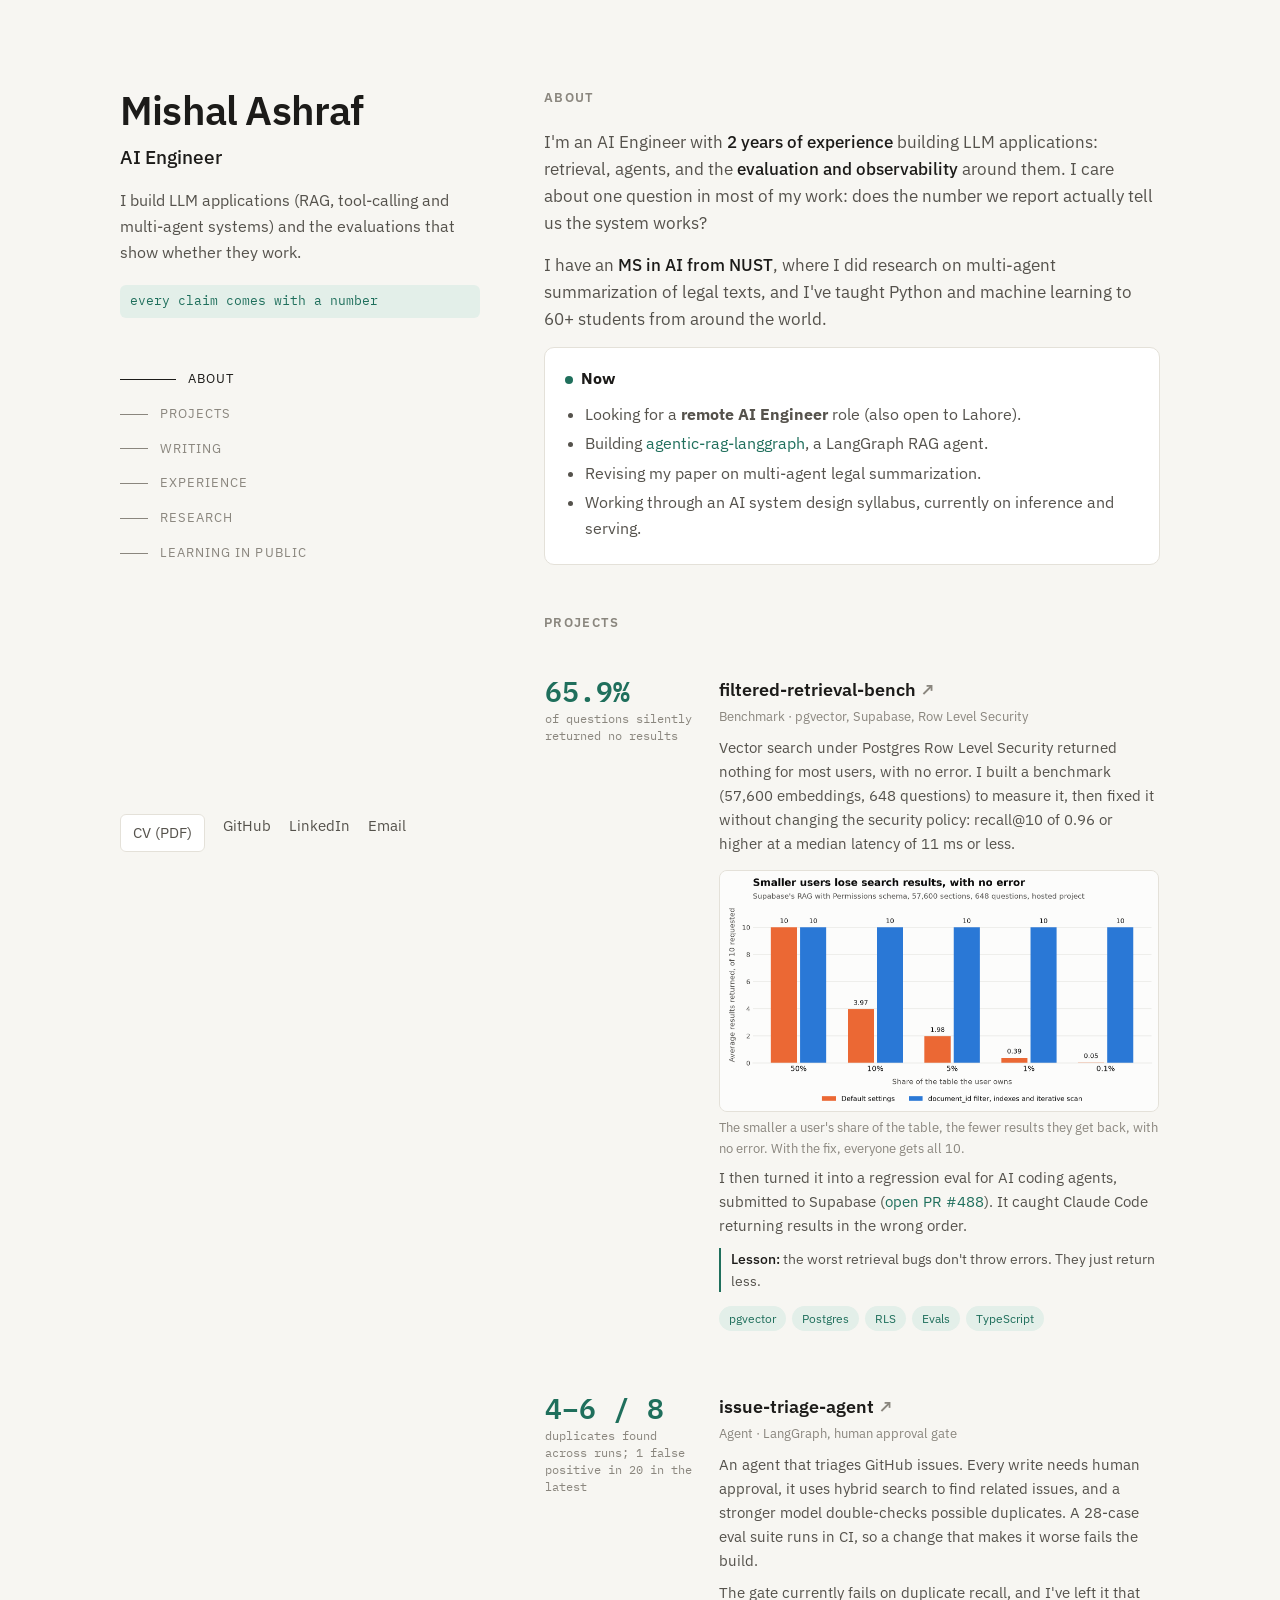
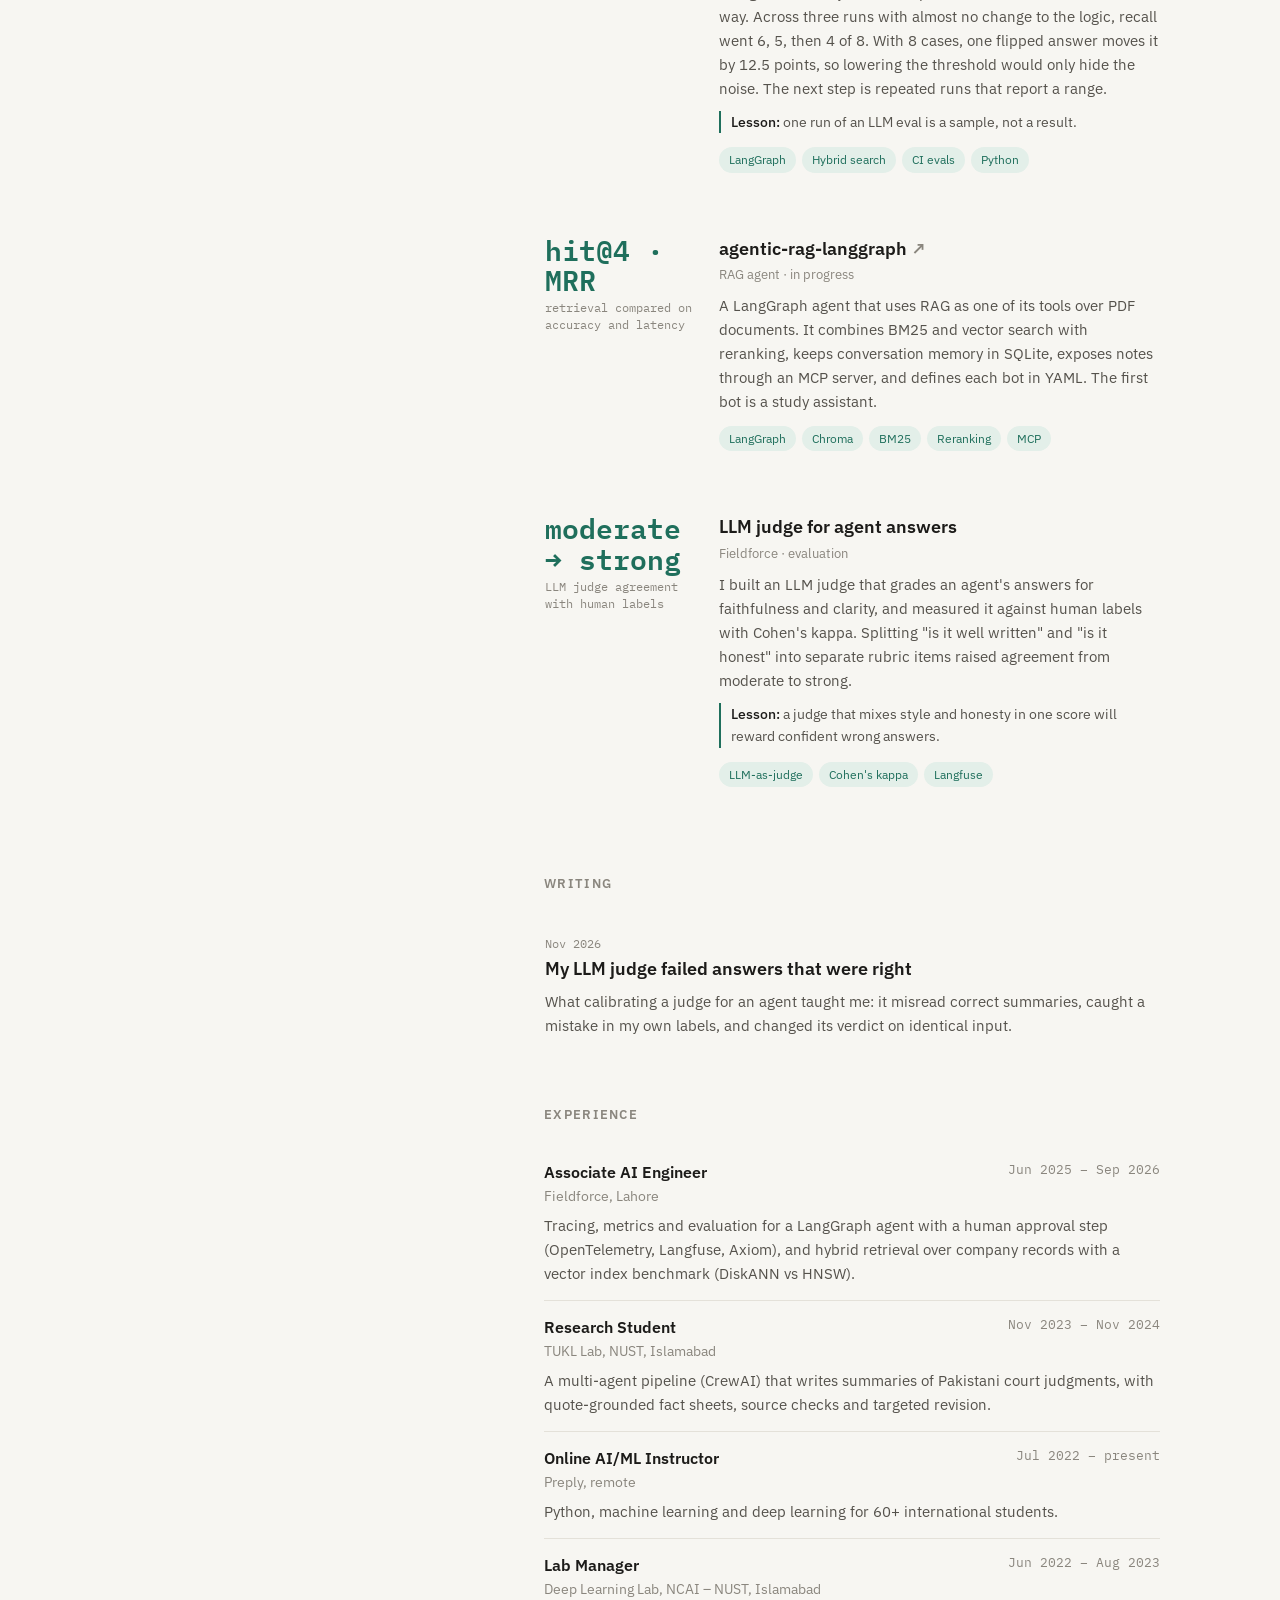
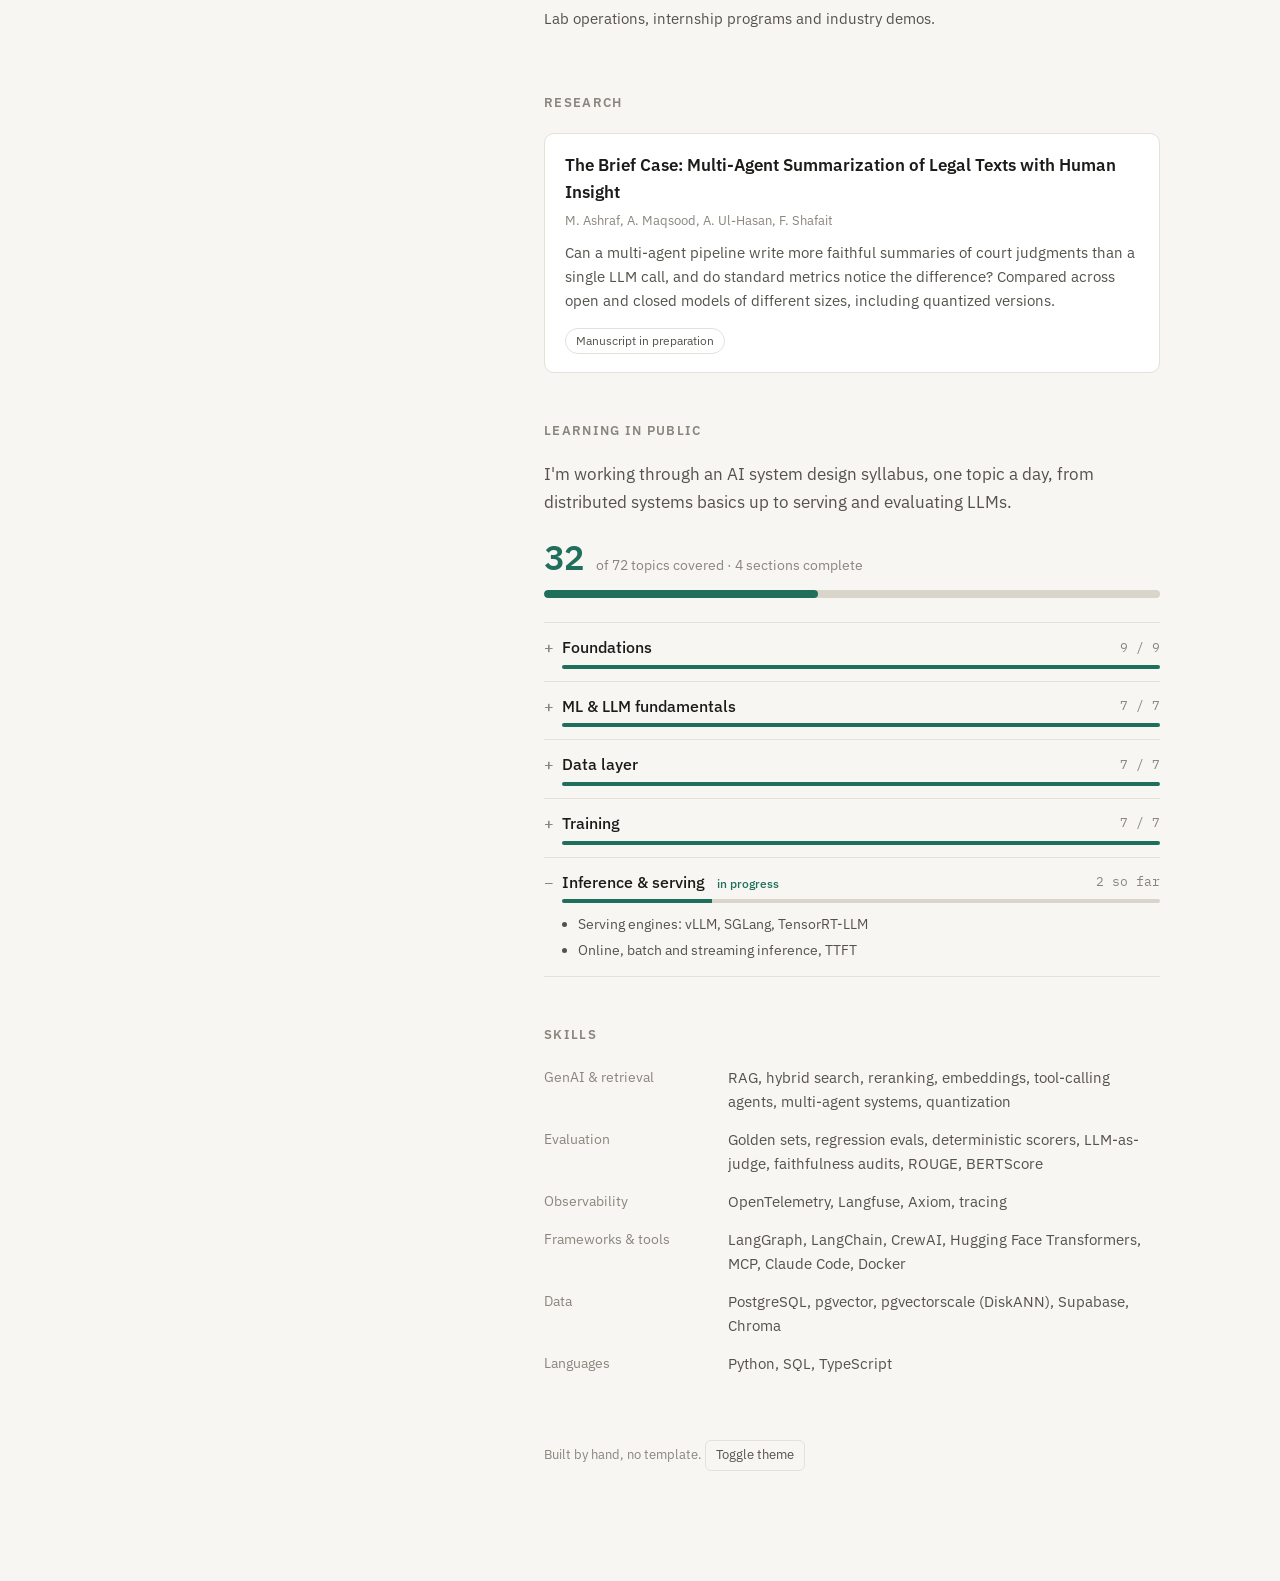
==== commit 88d4dbc5: "Add first post: LLM judge calibration" ====
--- a/index.html
+++ b/index.html
@@ -90,6 +90,14 @@
 .tags{display:flex;flex-wrap:wrap;gap:6px;margin-top:12px;padding:0;list-style:none}
 .tags li{font-size:12px;background:var(--accent-soft);color:var(--accent);padding:3px 10px;border-radius:999px}
 
+/* writing */
+.post{display:block;padding:18px 20px;margin:0 -20px;border-radius:10px;border:1px solid transparent;color:var(--ink);transition:background .2s,border-color .2s}
+.post:hover{background:var(--surface);border-color:var(--line);text-decoration:none}
+.post .pd{display:block;font-size:12px;color:var(--ink-3)}
+.post .pt{display:block;font-size:18px;font-weight:600;margin:2px 0 6px}
+.post:hover .pt{color:var(--accent)}
+.post .ps{display:block;font-size:15px;color:var(--ink-2)}
+
 /* experience */
 .job{padding:14px 0;border-top:1px solid var(--line)}
 .job:first-of-type{border-top:0}
@@ -147,6 +155,7 @@
   <nav class="toc" aria-label="Sections">
     <a href="#about">About</a>
     <a href="#projects">Projects</a>
+    <a href="#writing">Writing</a>
     <a href="#experience">Experience</a>
     <a href="#research">Research</a>
     <a href="#learning">Learning in public</a>
@@ -237,6 +246,15 @@
   </article>
 </section>
 
+<section id="writing">
+  <h2>Writing</h2>
+  <a class="post" href="posts/llm-judge.html">
+    <span class="pd mono">Nov 2026</span>
+    <span class="pt">My LLM judge failed answers that were right</span>
+    <span class="ps">What calibrating a judge for an agent taught me: it misread correct summaries, caught a mistake in my own labels, and changed its verdict on identical input.</span>
+  </a>
+</section>
+
 <section id="experience">
   <h2>Experience</h2>
   <div class="job">
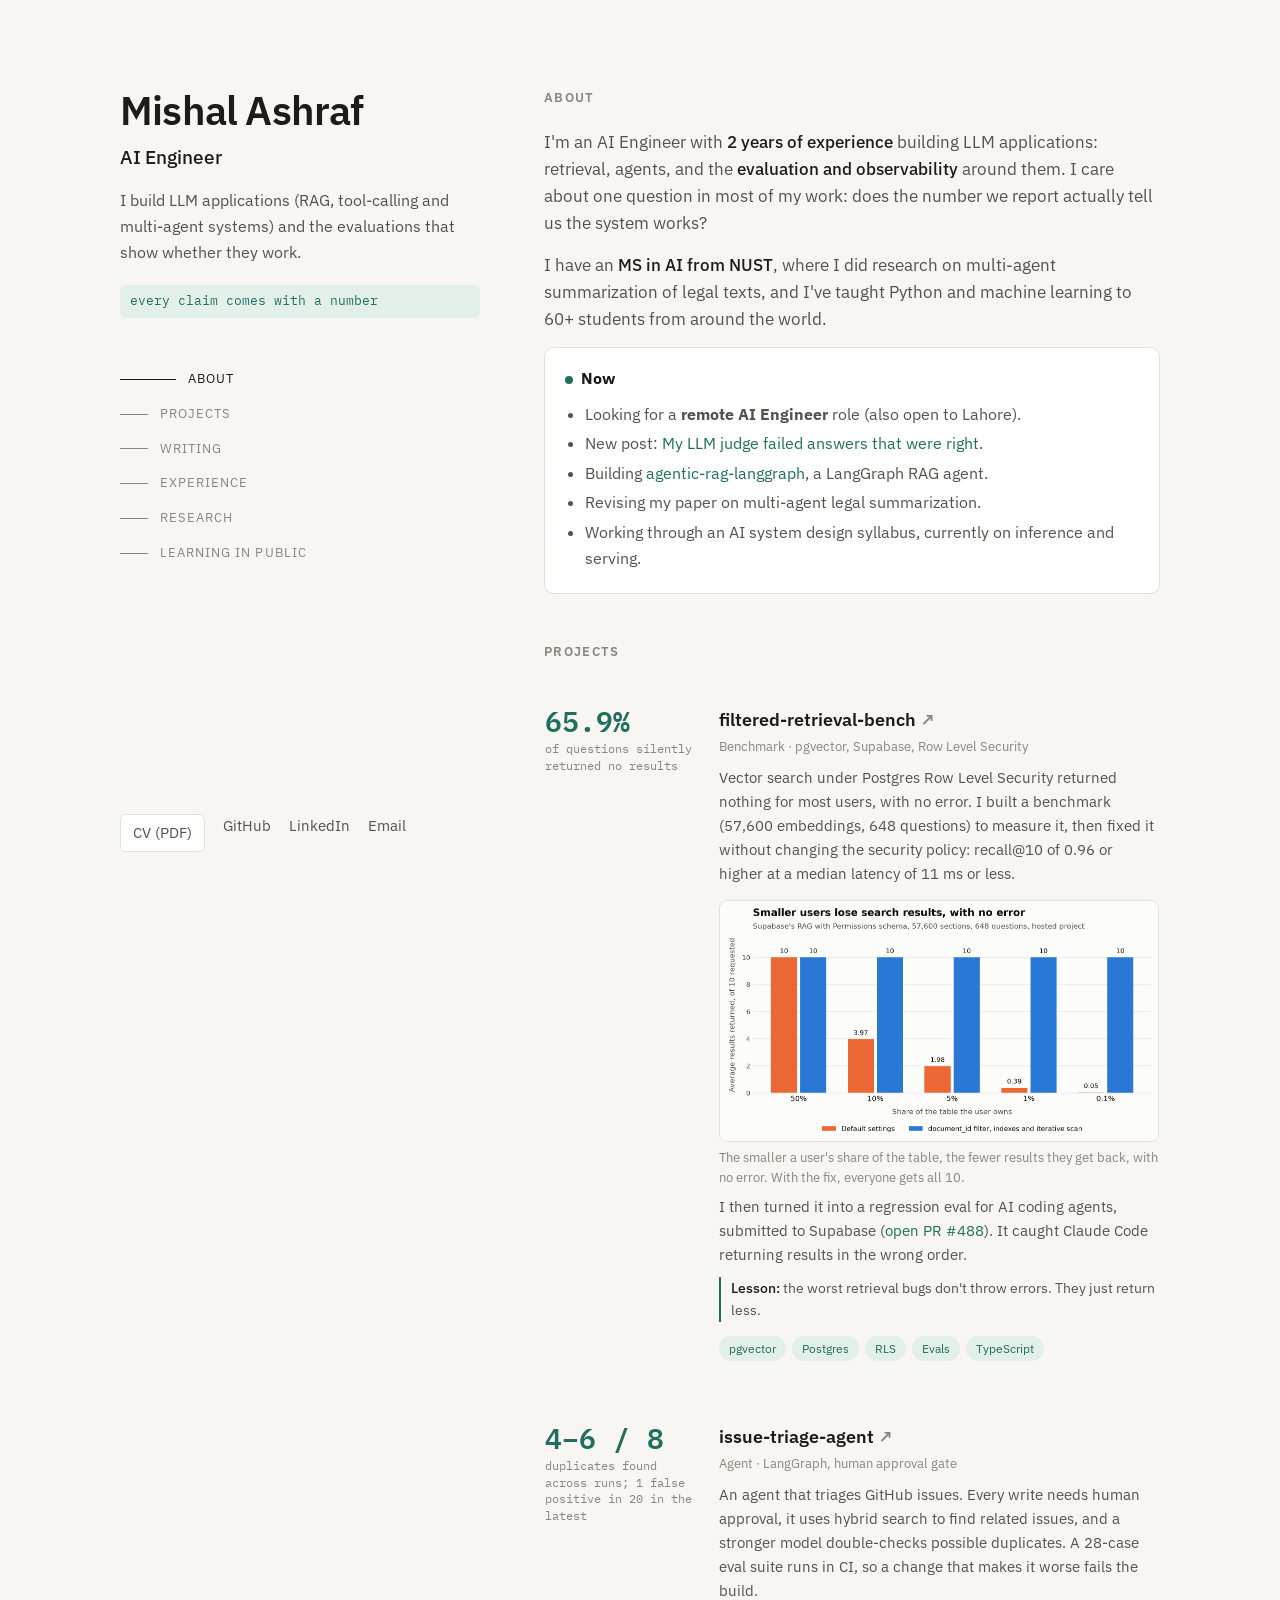
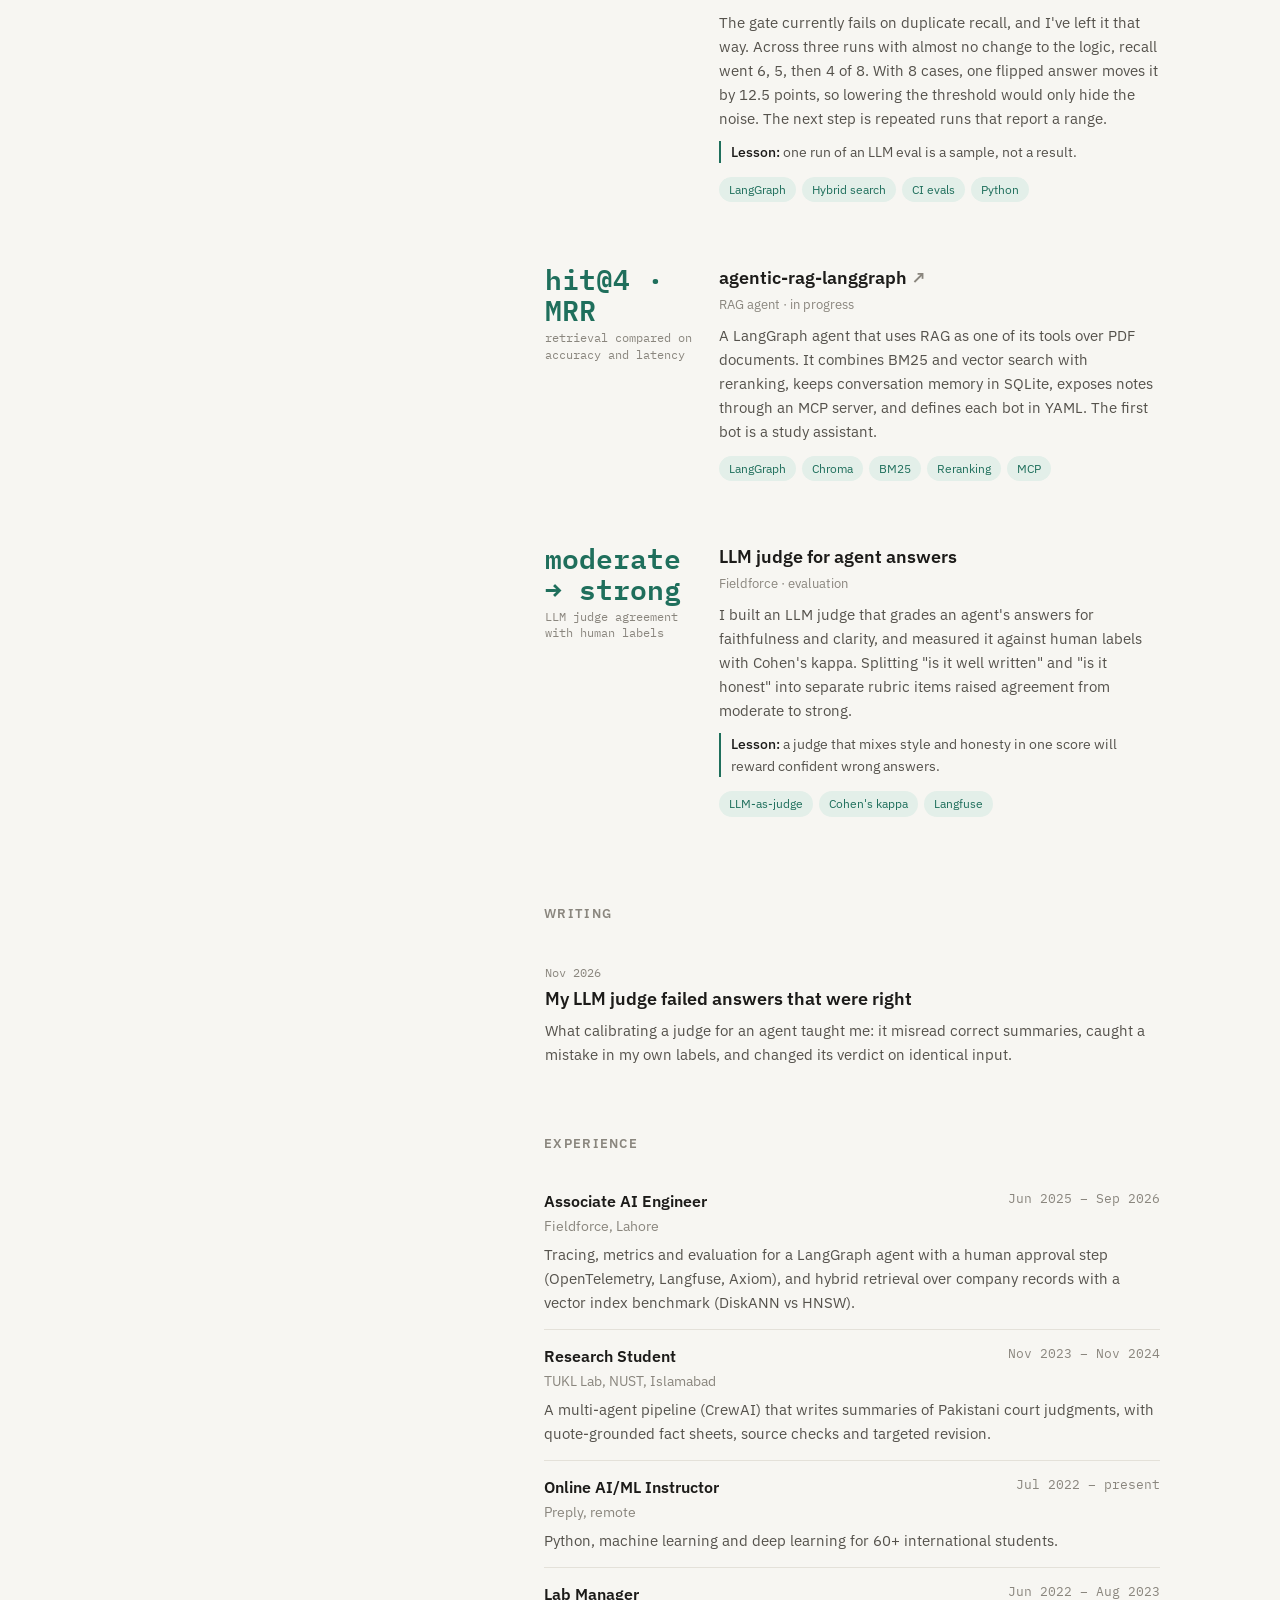
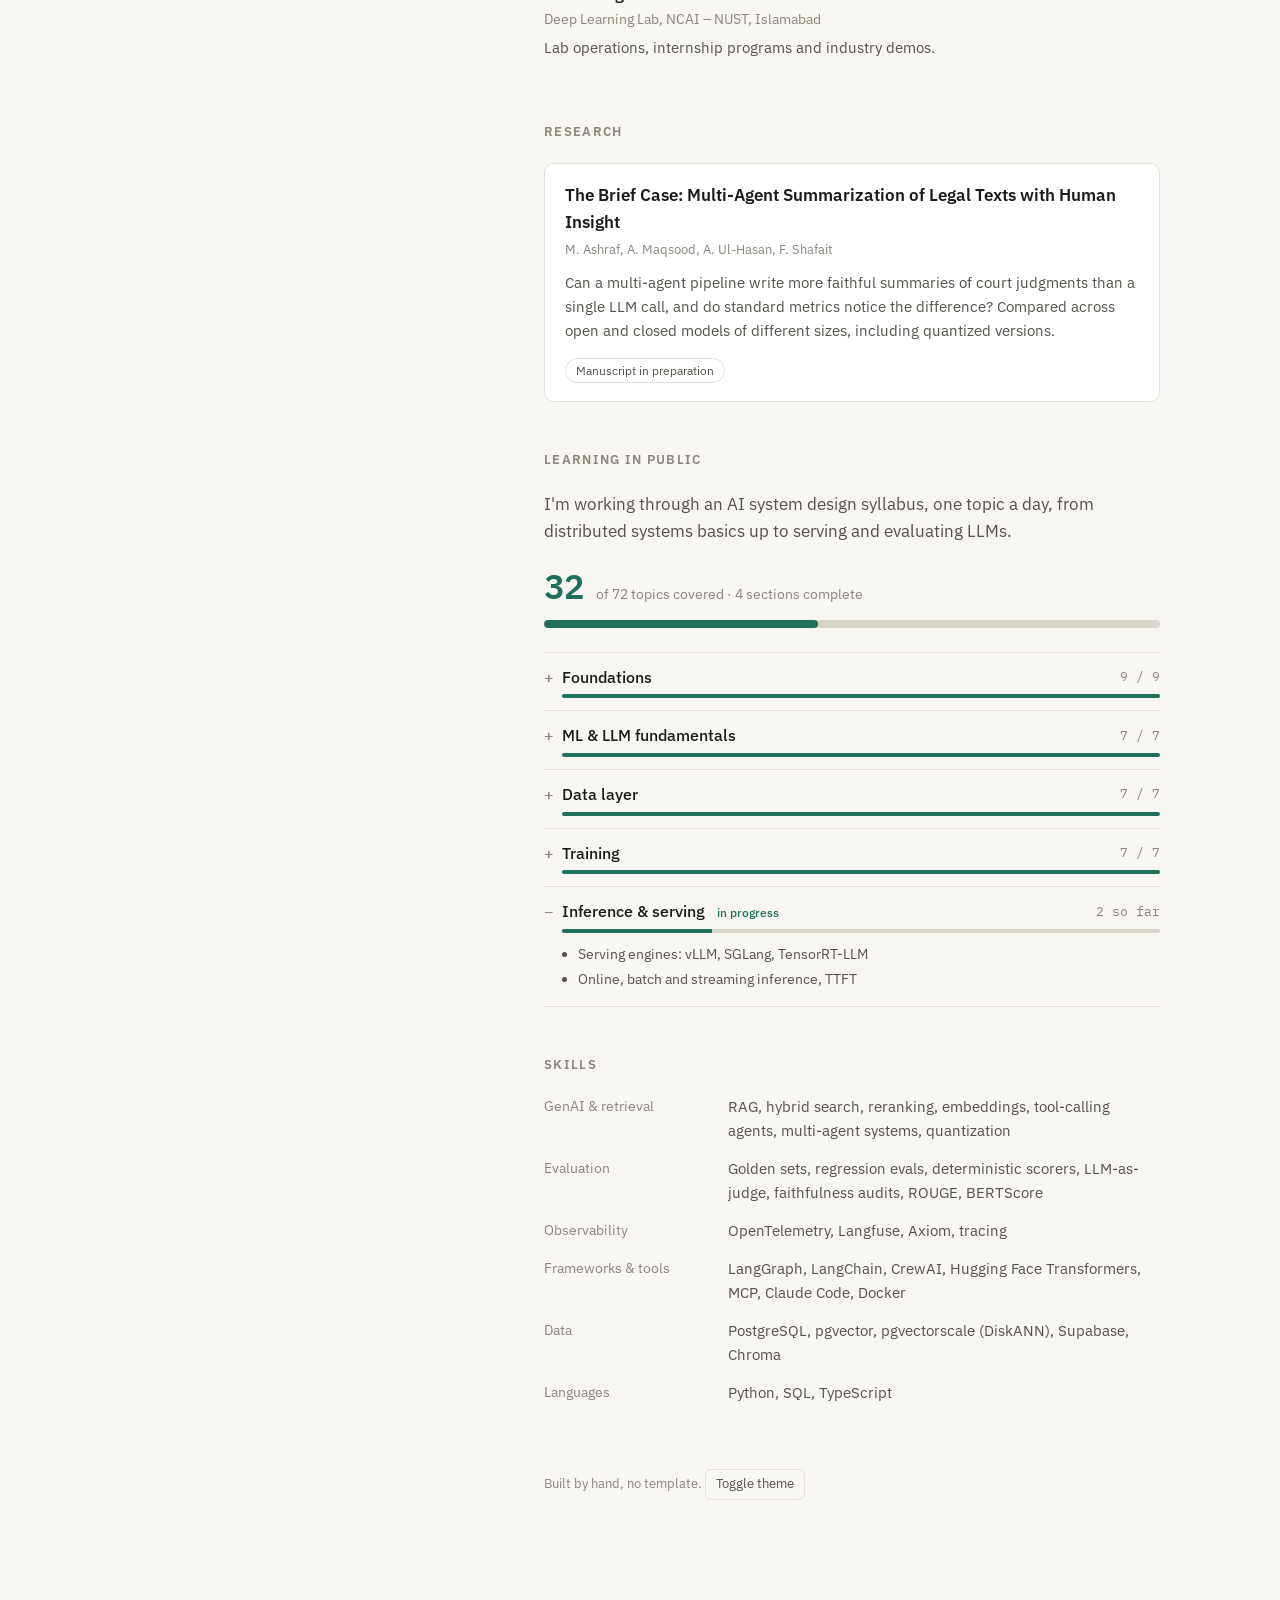
==== commit be4719b6: "Show section menu on phones and link the new post from Now" ====
--- a/index.html
+++ b/index.html
@@ -39,8 +39,10 @@
 .side .role{font-size:19px;margin:10px 0 0;font-weight:500}
 .side .pitch{color:var(--ink-2);margin:16px 0 0;max-width:34ch}
 .motto{margin-top:20px;display:inline-block;font-size:13px;color:var(--accent);background:var(--accent-soft);padding:6px 10px;border-radius:6px}
-nav.toc{display:none;margin-top:44px}
-@media(min-width:960px){nav.toc{display:block}}
+nav.toc{display:flex;flex-wrap:wrap;gap:4px 16px;margin-top:24px}
+nav.toc a{padding:4px 0}
+nav.toc a::before{display:none}
+@media(min-width:960px){nav.toc{display:block;margin-top:44px}nav.toc a{padding:7px 0}nav.toc a::before{display:block}}
 nav.toc a{display:flex;align-items:center;gap:12px;color:var(--ink-3);font-size:13px;letter-spacing:.08em;text-transform:uppercase;padding:7px 0}
 nav.toc a::before{content:"";width:28px;height:1px;background:var(--ink-3);transition:width .2s}
 nav.toc a:hover,nav.toc a.on{color:var(--ink);text-decoration:none}
@@ -178,6 +180,7 @@
     <strong><span class="dot"></span>Now</strong>
     <ul>
       <li>Looking for a <strong>remote AI Engineer</strong> role (also open to Lahore).</li>
+      <li>New post: <a href="posts/llm-judge.html">My LLM judge failed answers that were right</a>.</li>
       <li>Building <a href="https://github.com/MishallAshraf/agentic-rag-langgraph">agentic-rag-langgraph</a>, a LangGraph RAG agent.</li>
       <li>Revising my paper on multi-agent legal summarization.</li>
       <li>Working through an AI system design syllabus, currently on inference and serving.</li>
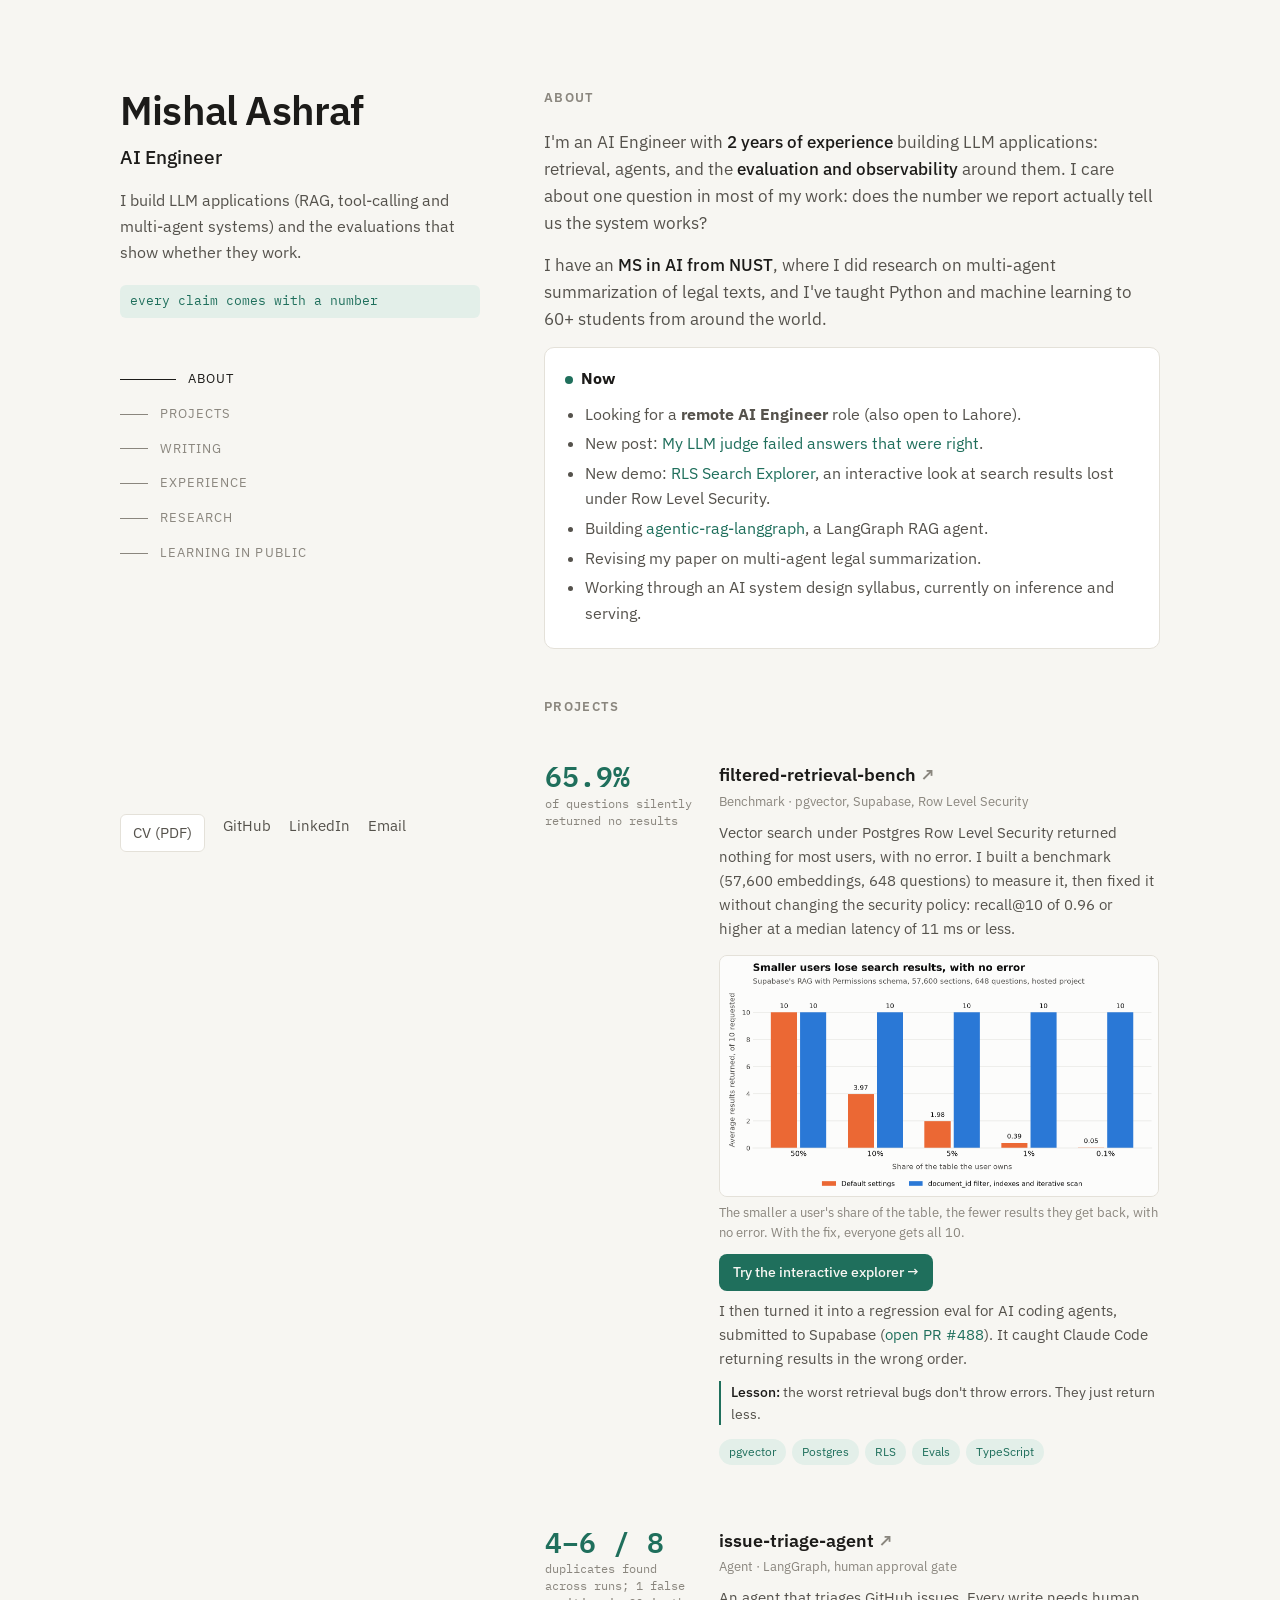
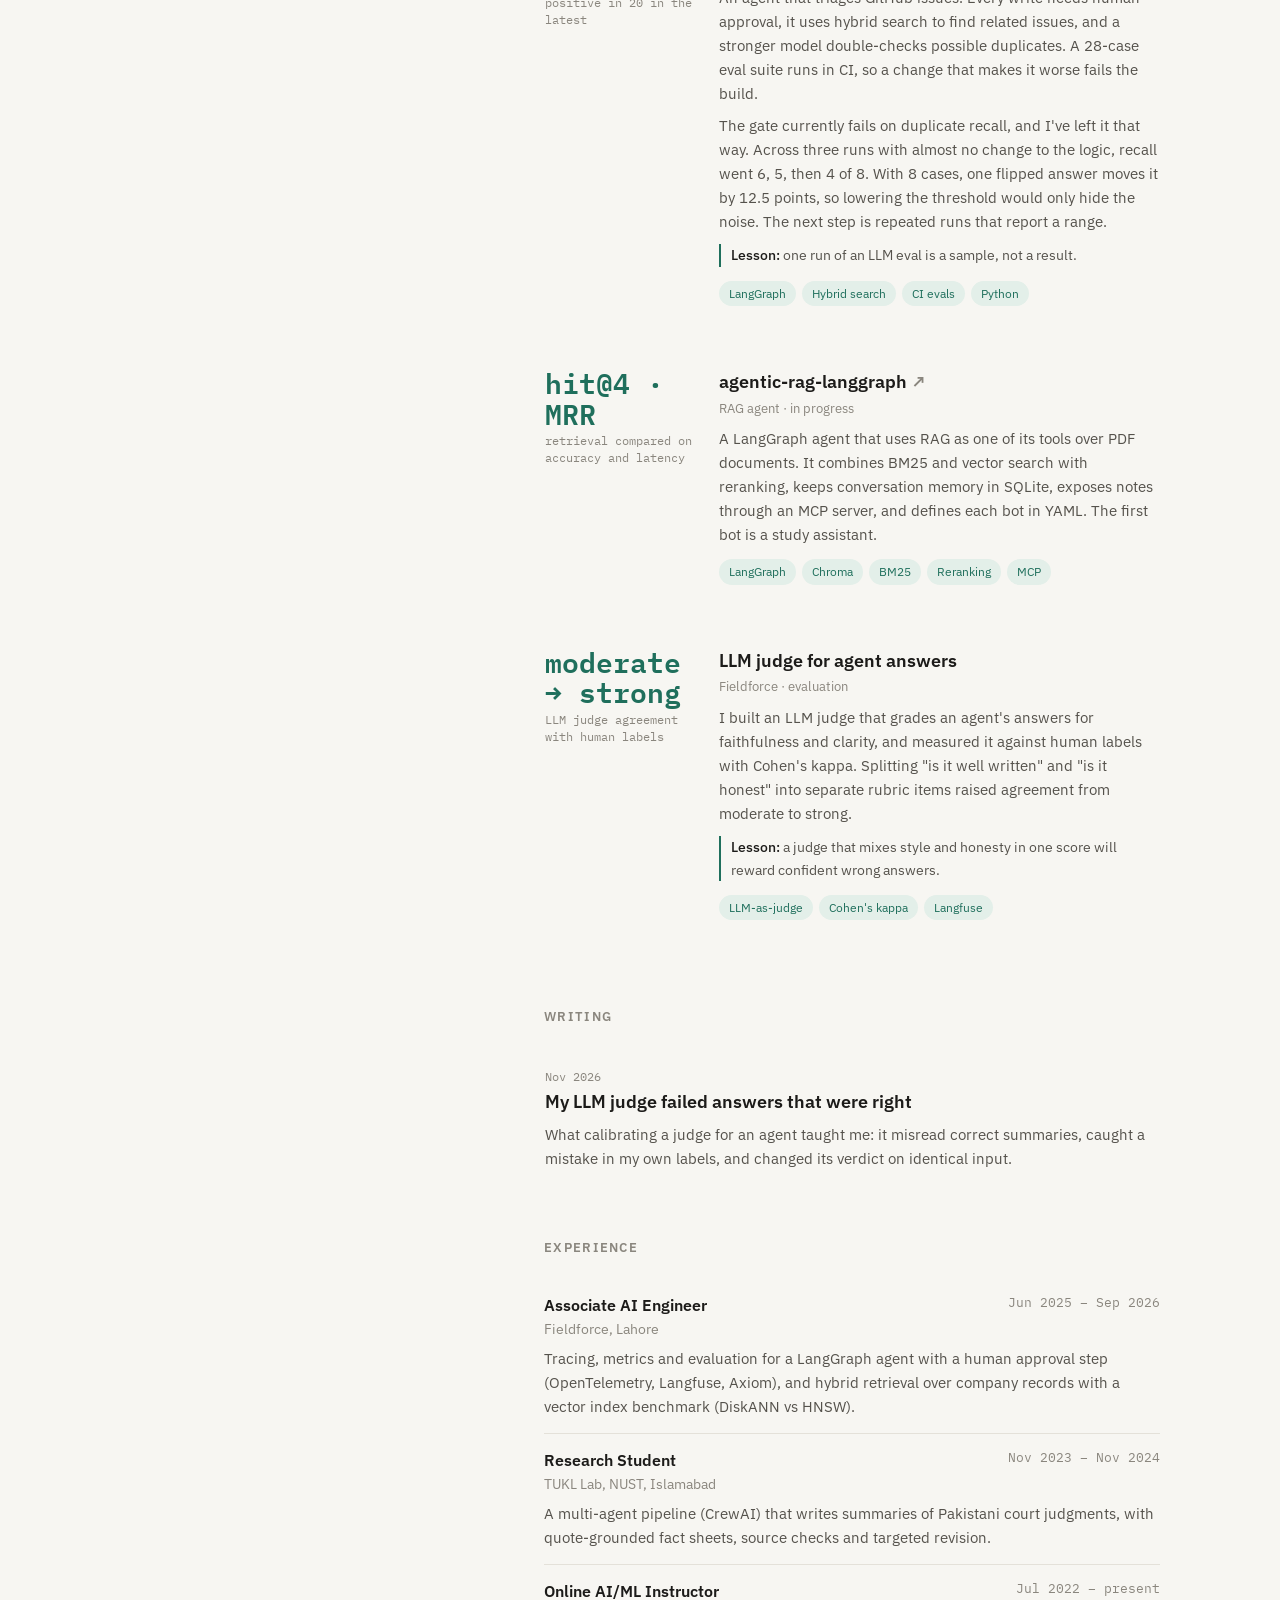
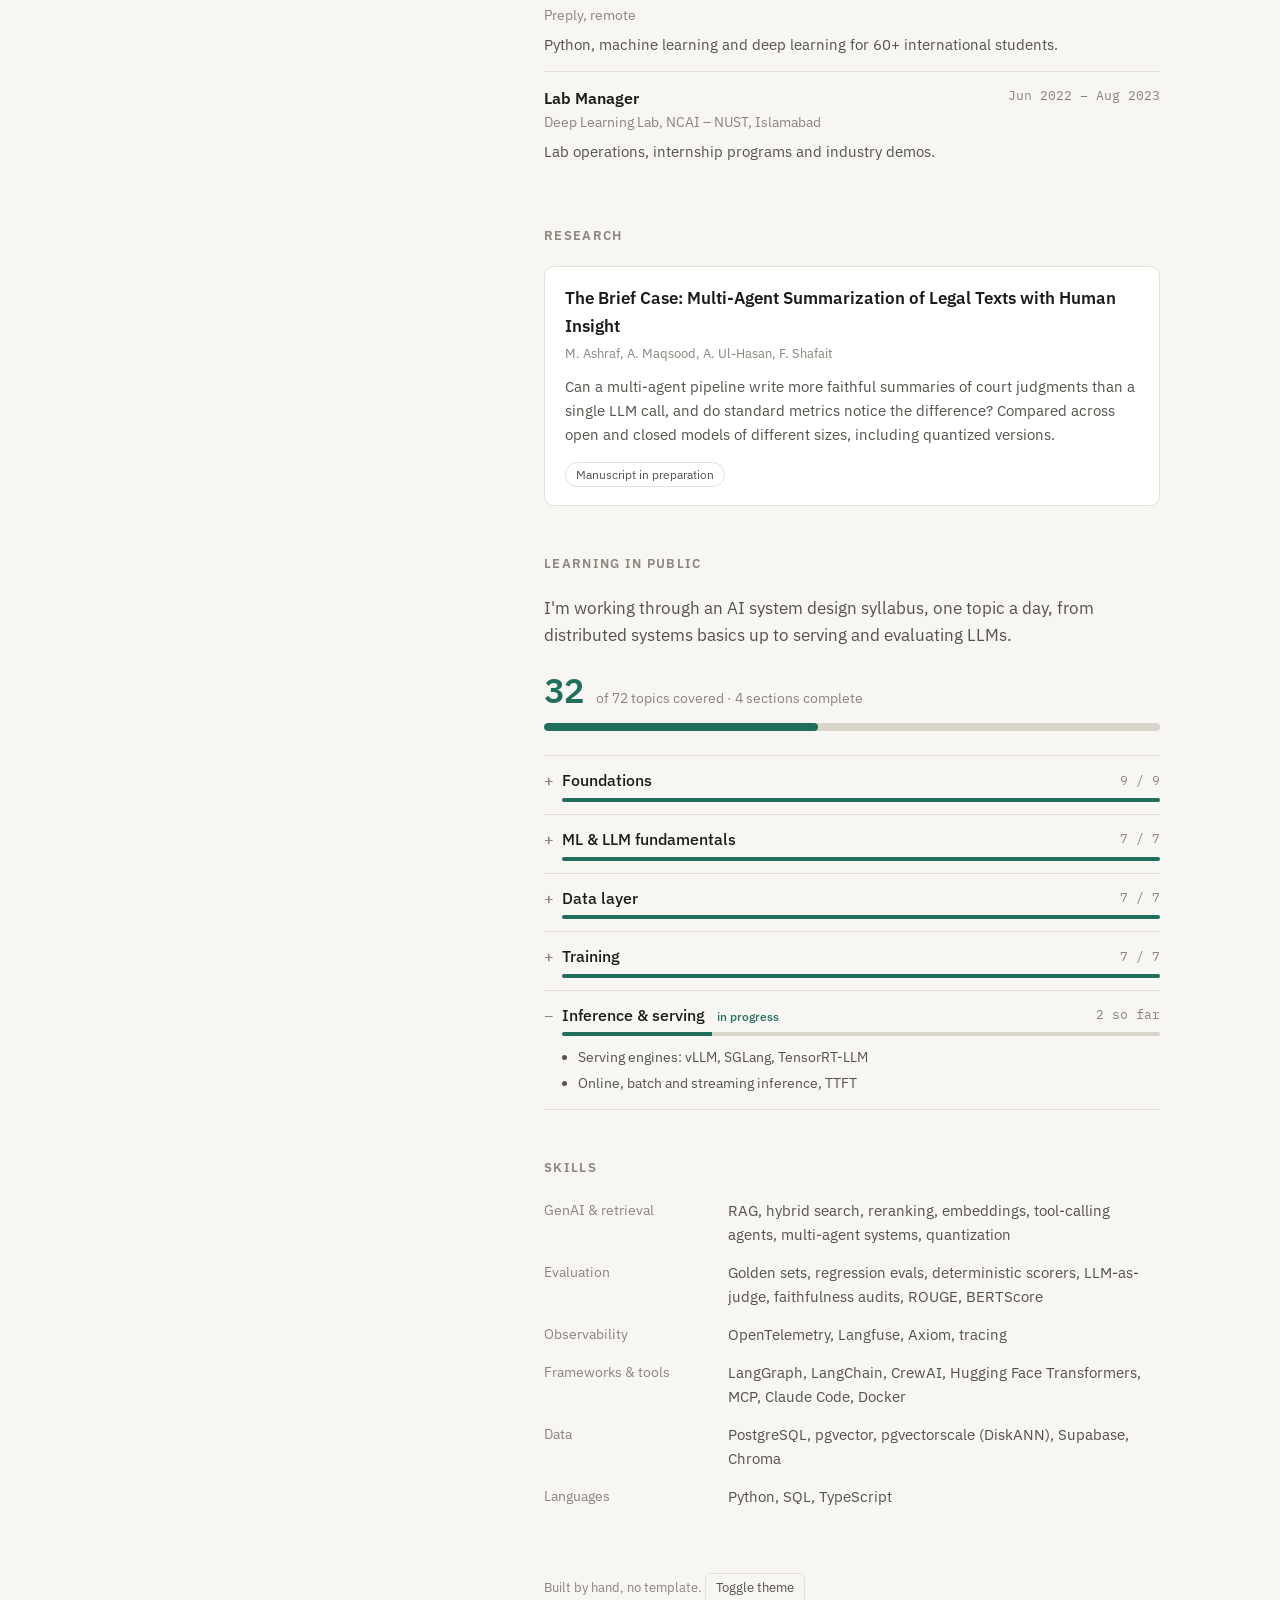
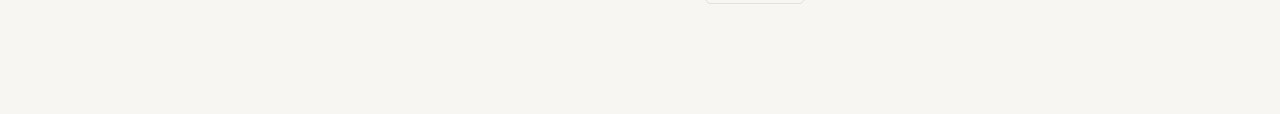
==== commit da2bced7: "Add RLS Search Explorer demo" ====
--- a/index.html
+++ b/index.html
@@ -86,6 +86,8 @@
 .card .body p{margin:0 0 8px}
 .lesson{font-size:14px;color:var(--ink-2);border-left:2px solid var(--accent);padding-left:10px;margin-top:10px}
 .lesson b{color:var(--ink);font-weight:500}
+.try{display:inline-block;margin-top:4px;padding:7px 14px;border-radius:8px;background:var(--accent);color:var(--bg);font-weight:500;font-size:14px}
+.try:hover{text-decoration:none;opacity:.9}
 .fig{margin:14px 0 6px}
 .fig img{display:block;width:100%;height:auto;border-radius:8px;border:1px solid var(--line);background:#fcfcfb}
 .fig figcaption{font-size:13px;color:var(--ink-3);margin-top:6px}
@@ -181,6 +183,7 @@
     <ul>
       <li>Looking for a <strong>remote AI Engineer</strong> role (also open to Lahore).</li>
       <li>New post: <a href="posts/llm-judge.html">My LLM judge failed answers that were right</a>.</li>
+      <li>New demo: <a href="demos/rls/">RLS Search Explorer</a>, an interactive look at search results lost under Row Level Security.</li>
       <li>Building <a href="https://github.com/MishallAshraf/agentic-rag-langgraph">agentic-rag-langgraph</a>, a LangGraph RAG agent.</li>
       <li>Revising my paper on multi-agent legal summarization.</li>
       <li>Working through an AI system design syllabus, currently on inference and serving.</li>
@@ -202,6 +205,7 @@
           <a href="img/rls-results-by-user.png"><img src="img/rls-results-by-user.png" width="1680" height="920" loading="lazy" alt="Bar chart: with default settings, a user who owns 50% of the table gets all 10 results, but at 10% they get 3.97, at 5% 1.98, at 1% 0.39 and at 0.1% 0.05. With the fix, every user gets all 10."></a>
           <figcaption>The smaller a user's share of the table, the fewer results they get back, with no error. With the fix, everyone gets all 10.</figcaption>
         </figure>
+        <p><a class="try" href="demos/rls/">Try the interactive explorer →</a></p>
         <p>I then turned it into a regression eval for AI coding agents, submitted to Supabase (<a href="https://github.com/supabase/evals/pull/488">open PR #488</a>). It caught Claude Code returning results in the wrong order.</p>
       </div>
       <p class="lesson"><b>Lesson:</b> the worst retrieval bugs don't throw errors. They just return less.</p>
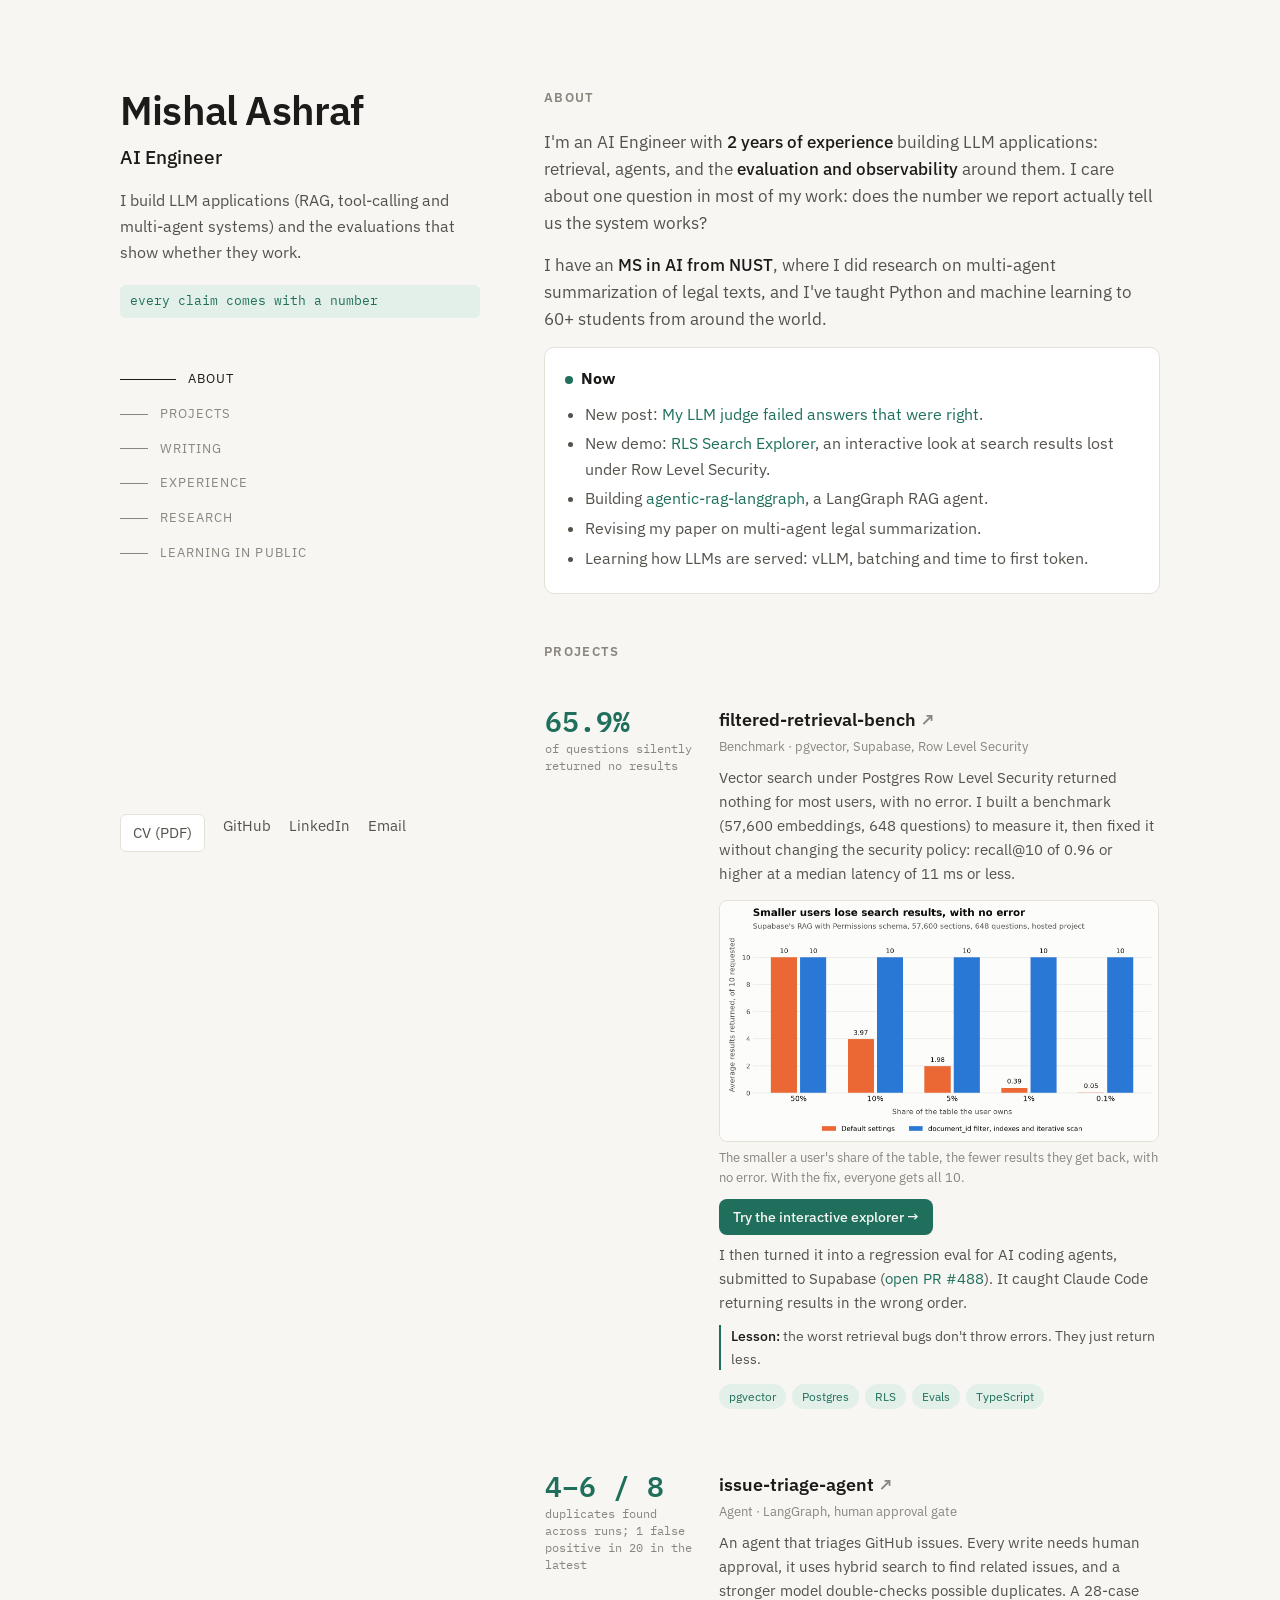
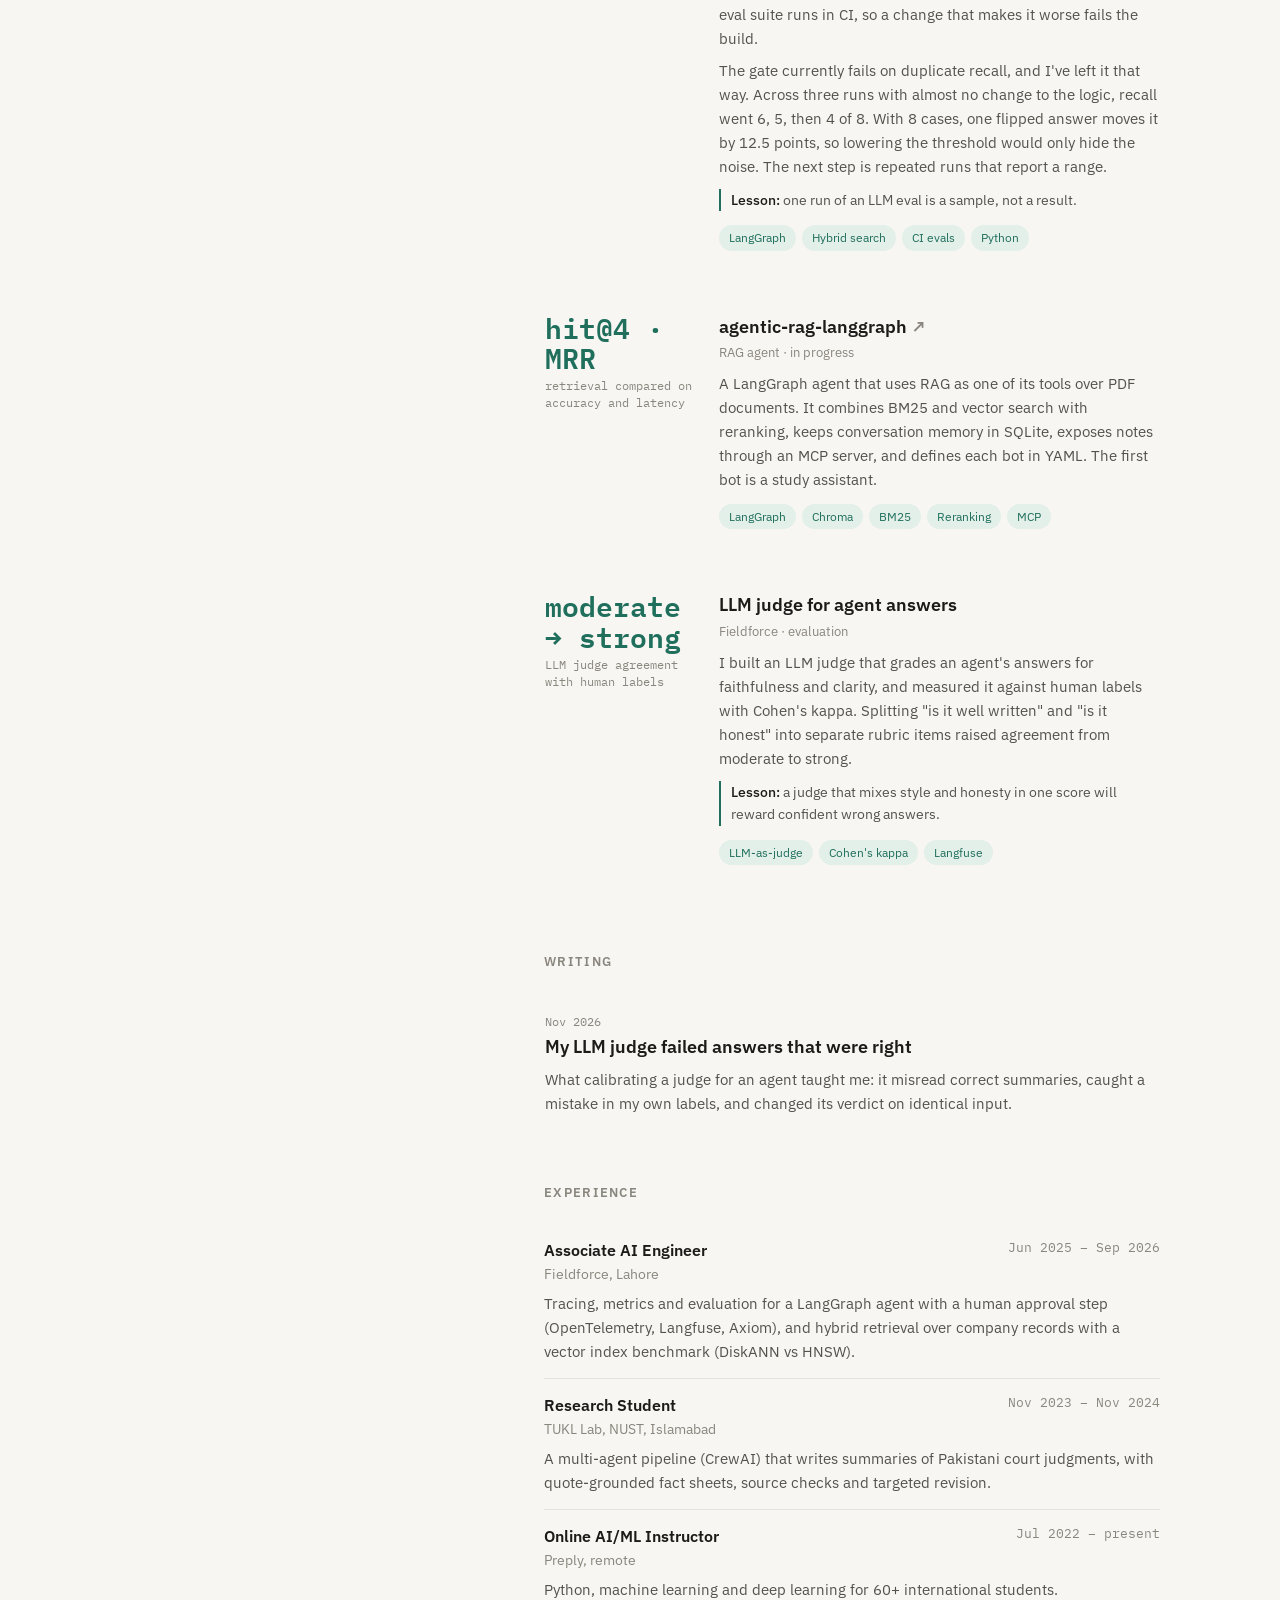
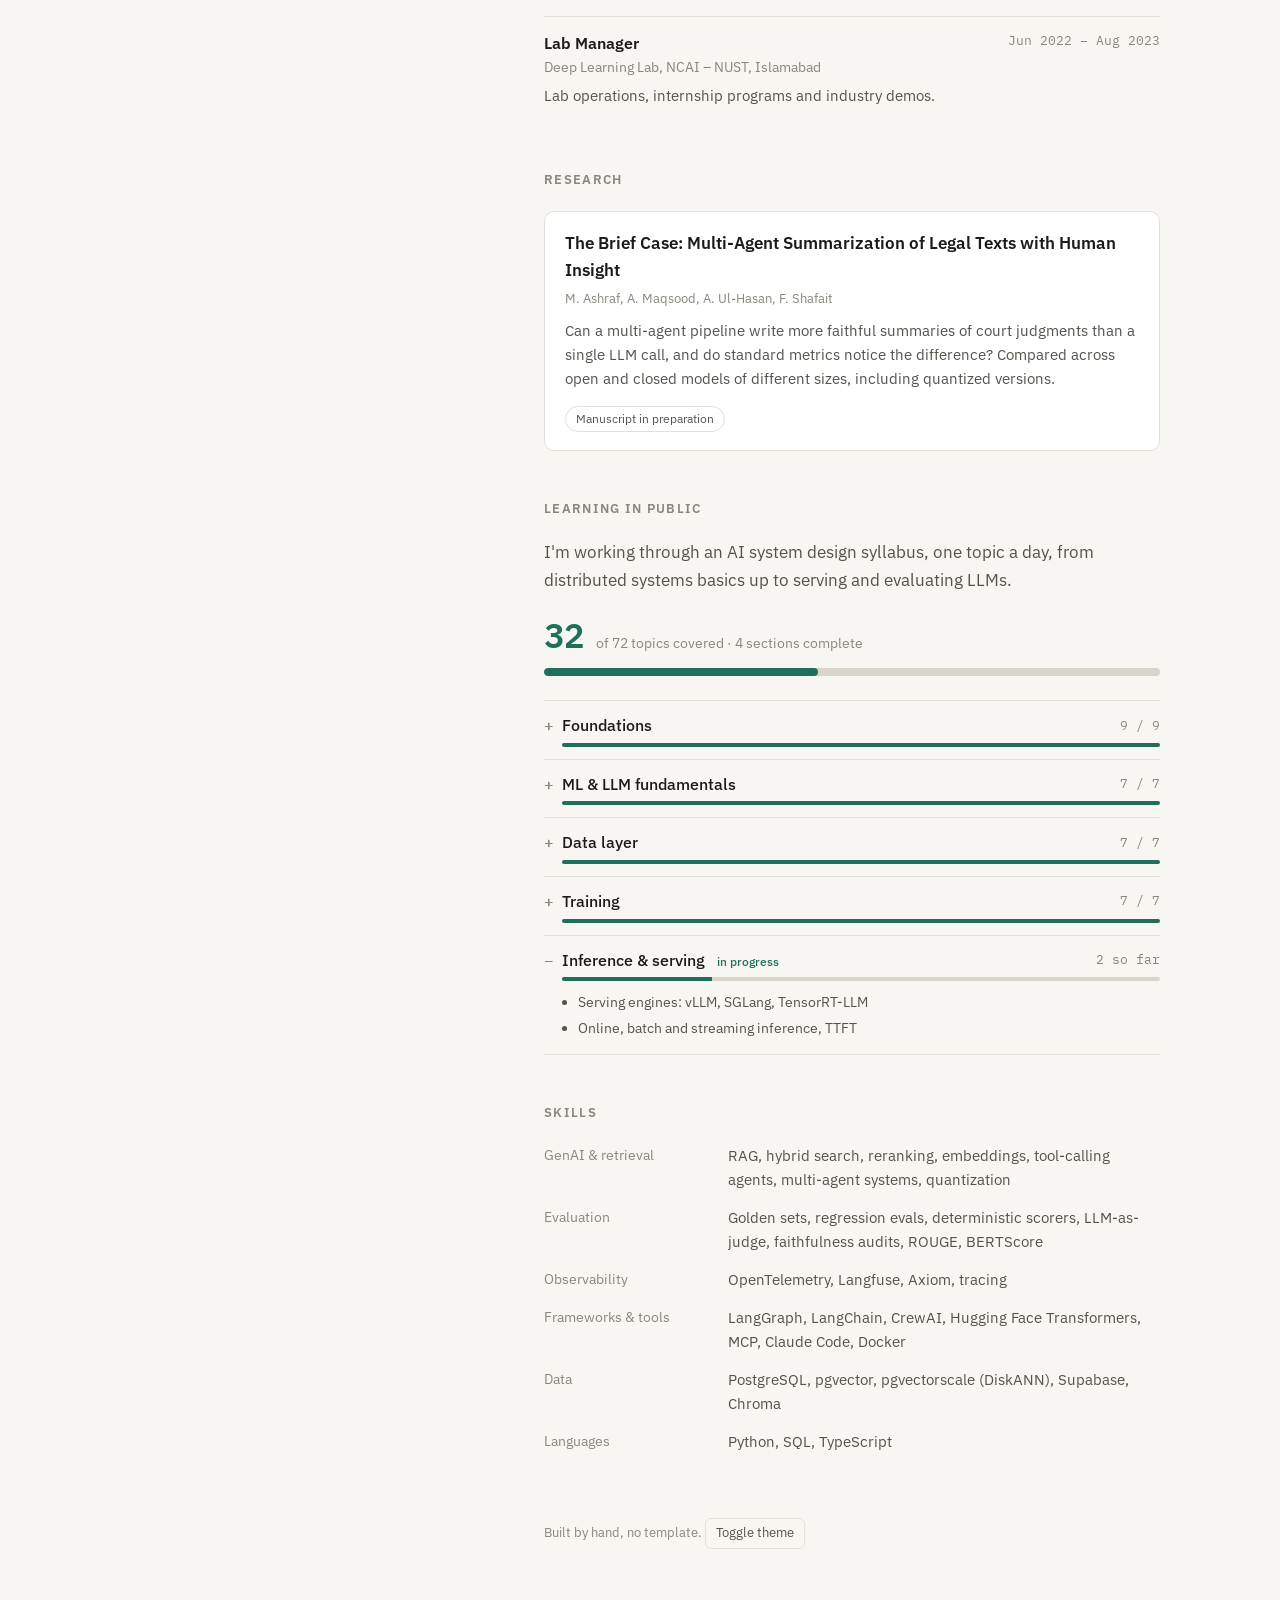
==== commit c8e2c578: "Revise Now section" ====
--- a/index.html
+++ b/index.html
@@ -181,12 +181,11 @@
   <div class="now">
     <strong><span class="dot"></span>Now</strong>
     <ul>
-      <li>Looking for a <strong>remote AI Engineer</strong> role (also open to Lahore).</li>
       <li>New post: <a href="posts/llm-judge.html">My LLM judge failed answers that were right</a>.</li>
       <li>New demo: <a href="demos/rls/">RLS Search Explorer</a>, an interactive look at search results lost under Row Level Security.</li>
       <li>Building <a href="https://github.com/MishallAshraf/agentic-rag-langgraph">agentic-rag-langgraph</a>, a LangGraph RAG agent.</li>
       <li>Revising my paper on multi-agent legal summarization.</li>
-      <li>Working through an AI system design syllabus, currently on inference and serving.</li>
+      <li>Learning how LLMs are served: vLLM, batching and time to first token.</li>
     </ul>
   </div>
 </section>
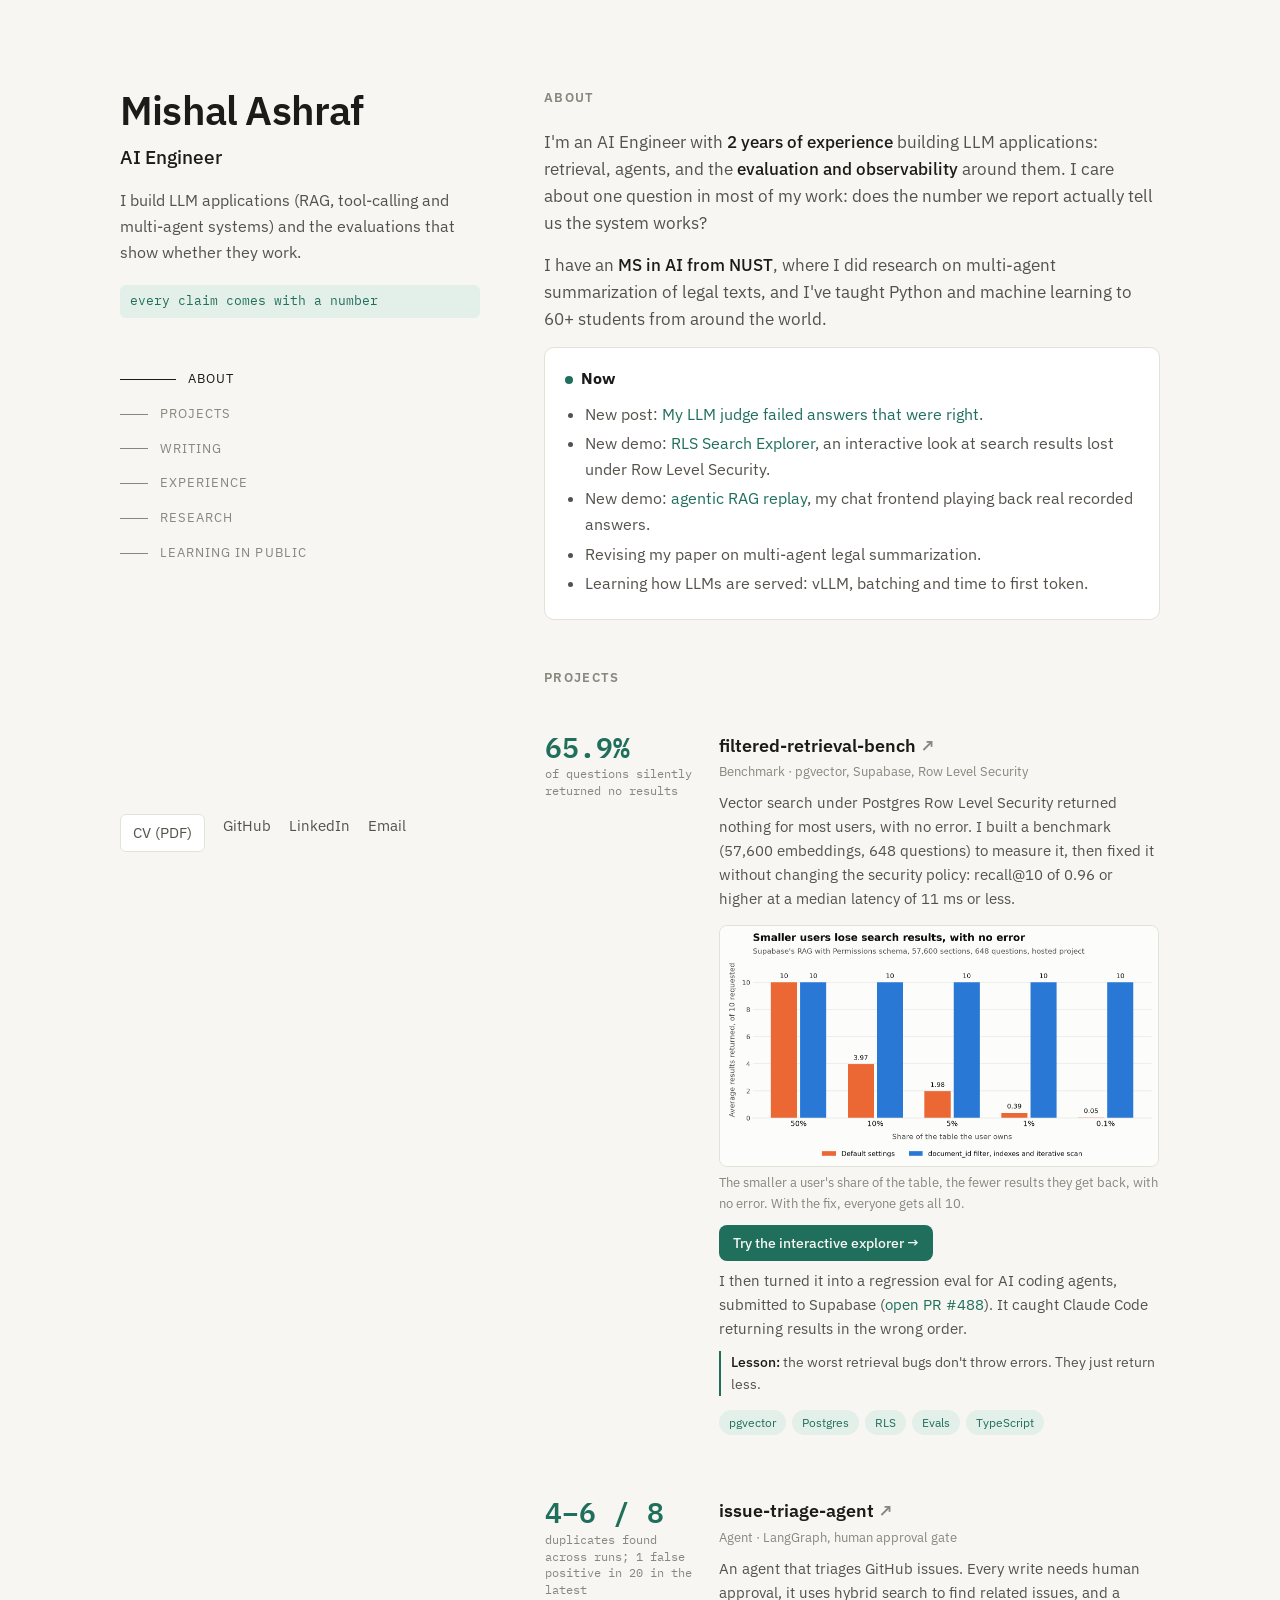
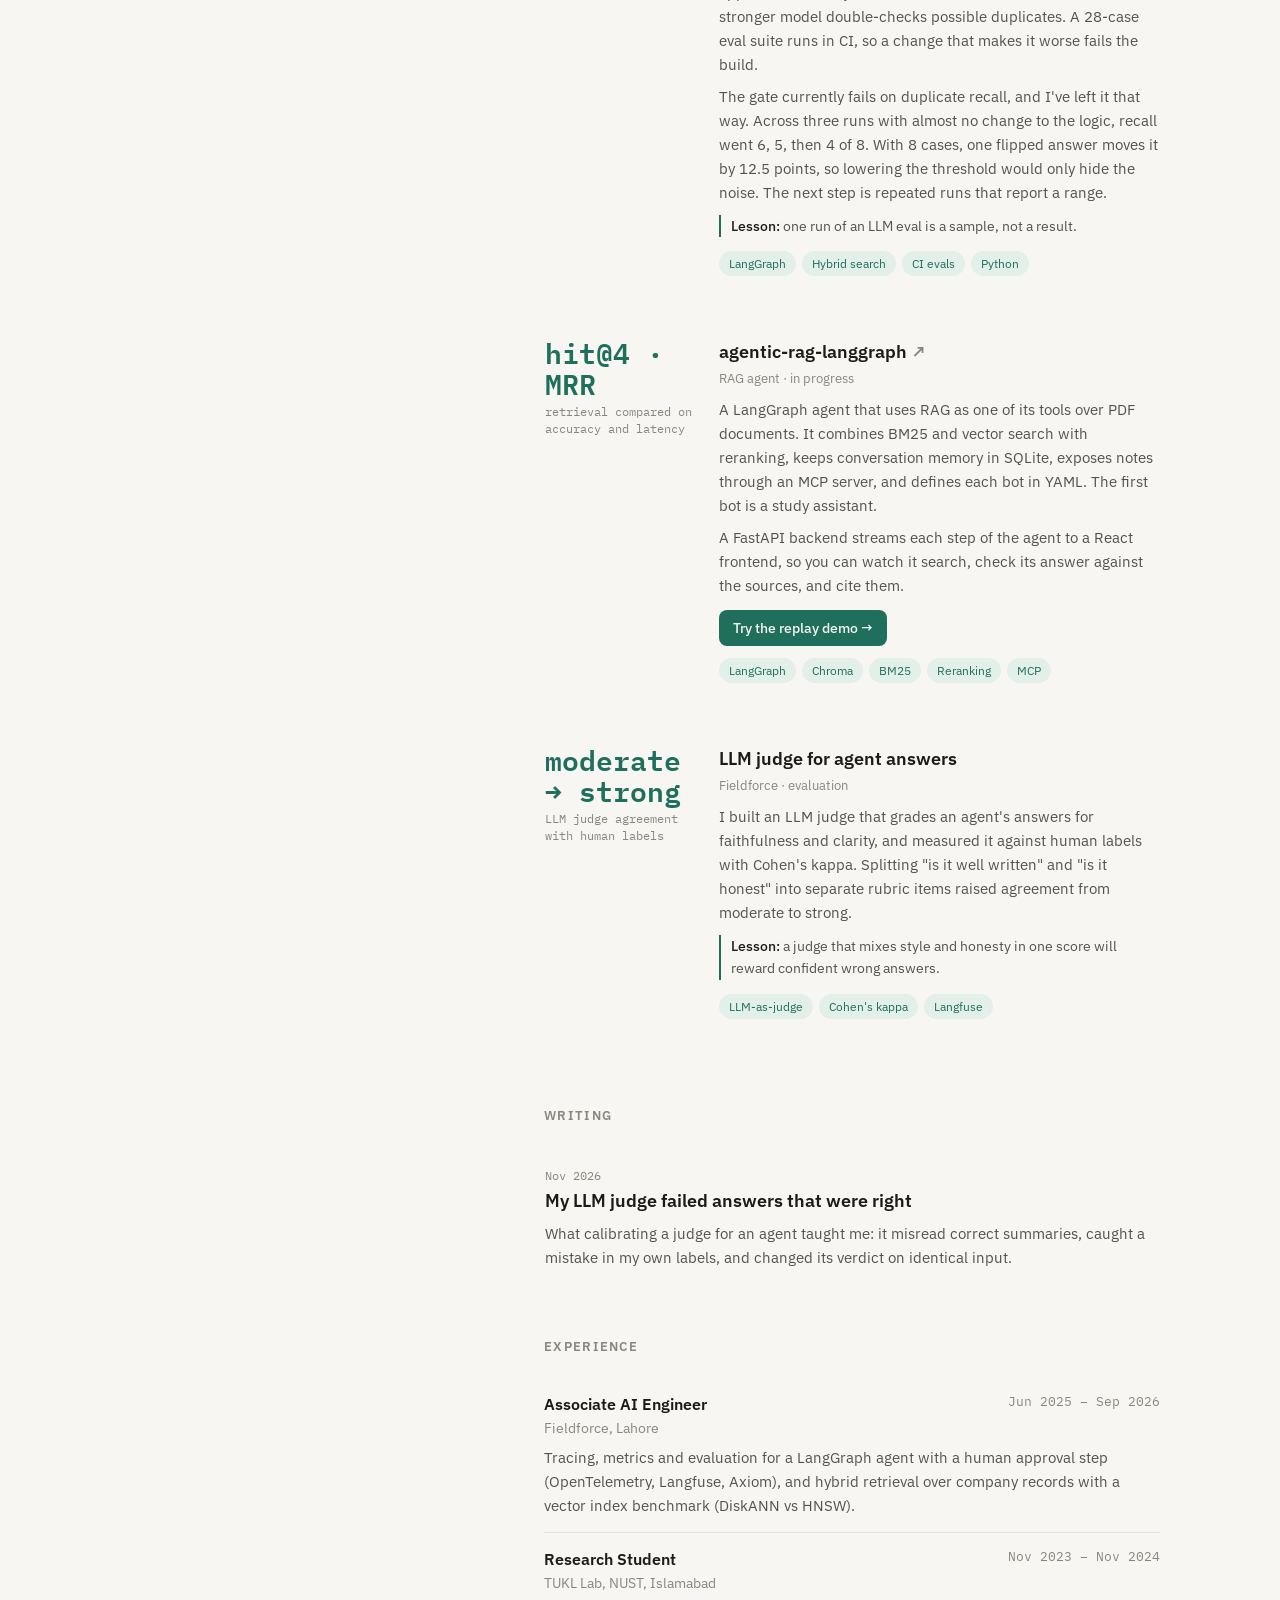
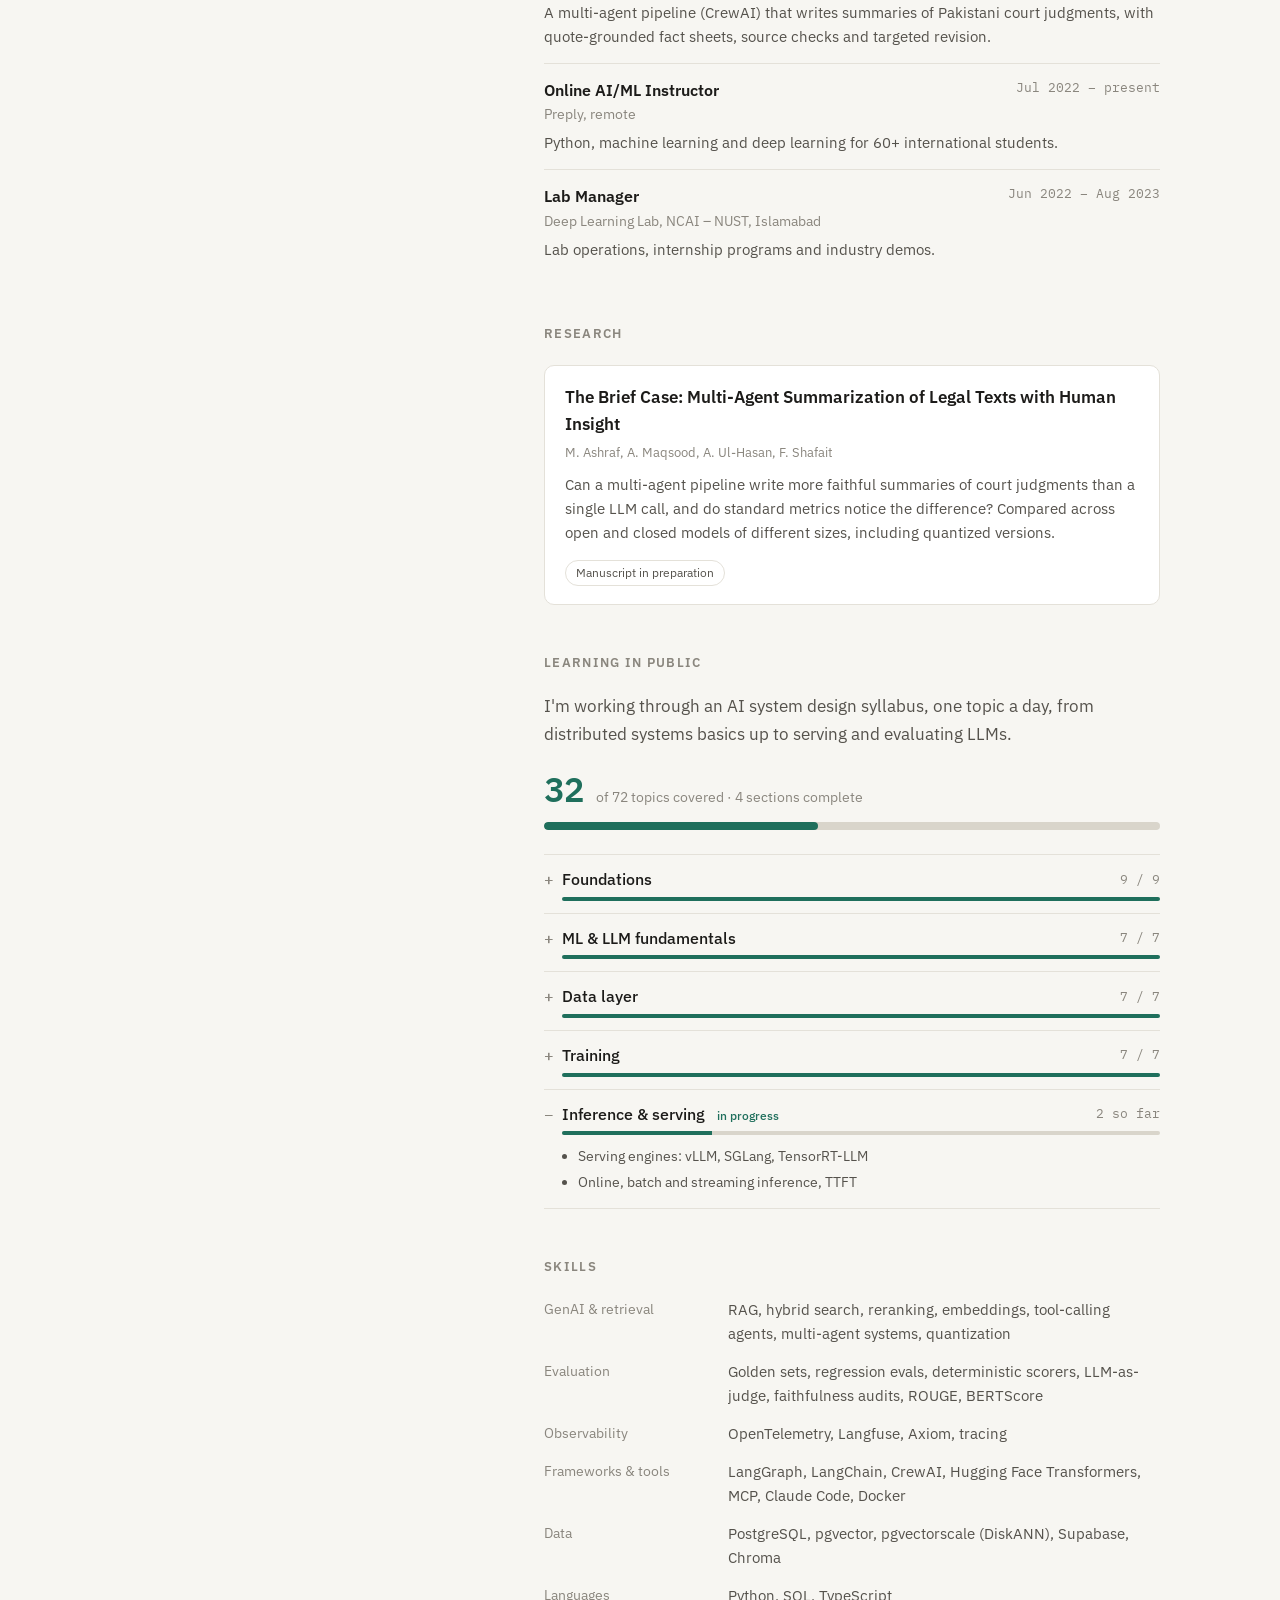
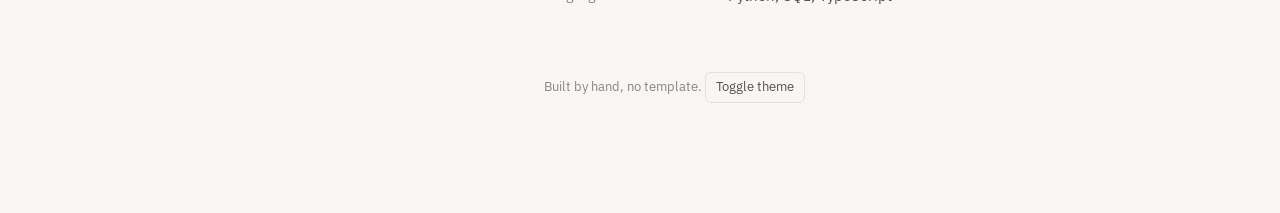
==== commit d3a61281: "Add the agentic RAG replay demo" ====
--- a/index.html
+++ b/index.html
@@ -183,7 +183,7 @@
     <ul>
       <li>New post: <a href="posts/llm-judge.html">My LLM judge failed answers that were right</a>.</li>
       <li>New demo: <a href="demos/rls/">RLS Search Explorer</a>, an interactive look at search results lost under Row Level Security.</li>
-      <li>Building <a href="https://github.com/MishallAshraf/agentic-rag-langgraph">agentic-rag-langgraph</a>, a LangGraph RAG agent.</li>
+      <li>New demo: <a href="demos/rag/">agentic RAG replay</a>, my chat frontend playing back real recorded answers.</li>
       <li>Revising my paper on multi-agent legal summarization.</li>
       <li>Learning how LLMs are served: vLLM, batching and time to first token.</li>
     </ul>
@@ -233,6 +233,8 @@
       <div class="sub">RAG agent · in progress</div>
       <div class="body">
         <p>A LangGraph agent that uses RAG as one of its tools over PDF documents. It combines BM25 and vector search with reranking, keeps conversation memory in SQLite, exposes notes through an MCP server, and defines each bot in YAML. The first bot is a study assistant.</p>
+        <p>A FastAPI backend streams each step of the agent to a React frontend, so you can watch it search, check its answer against the sources, and cite them.</p>
+        <p><a class="try" href="demos/rag/">Try the replay demo →</a></p>
       </div>
       <ul class="tags"><li>LangGraph</li><li>Chroma</li><li>BM25</li><li>Reranking</li><li>MCP</li></ul>
     </div>
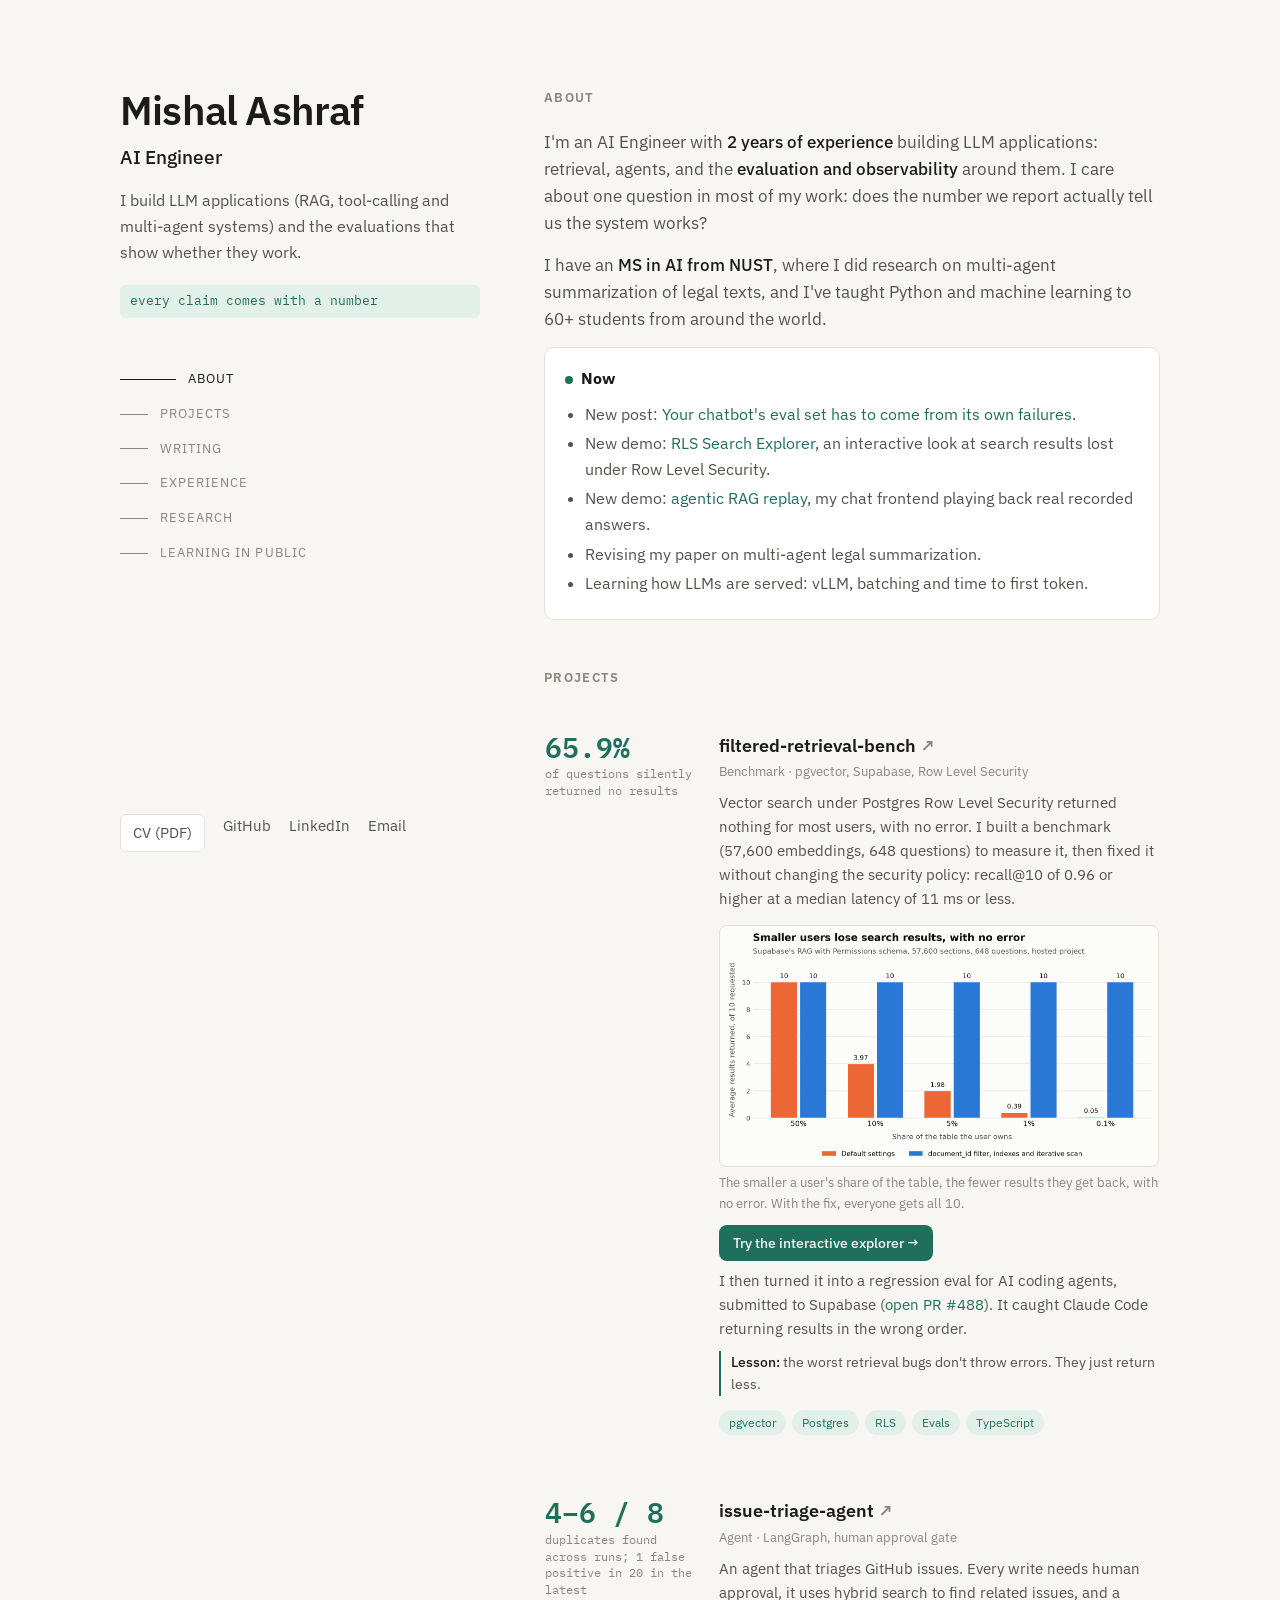
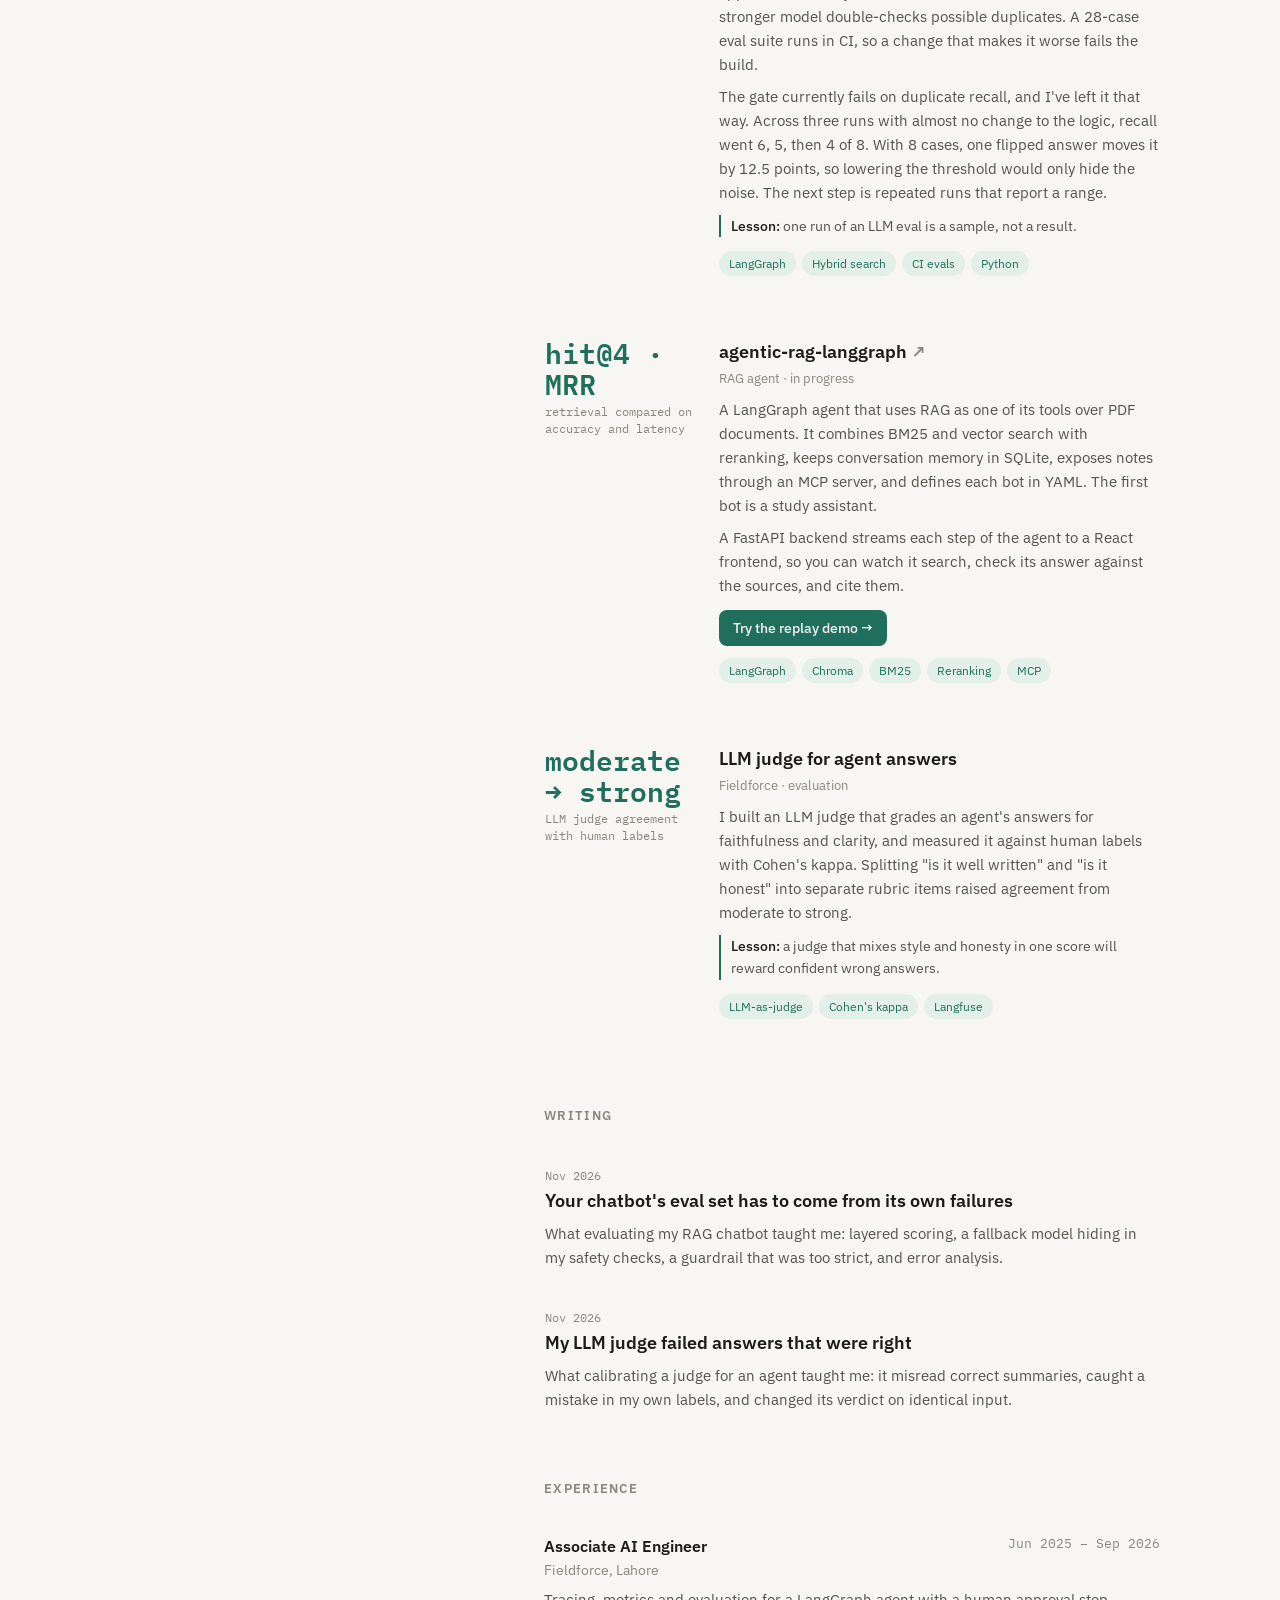
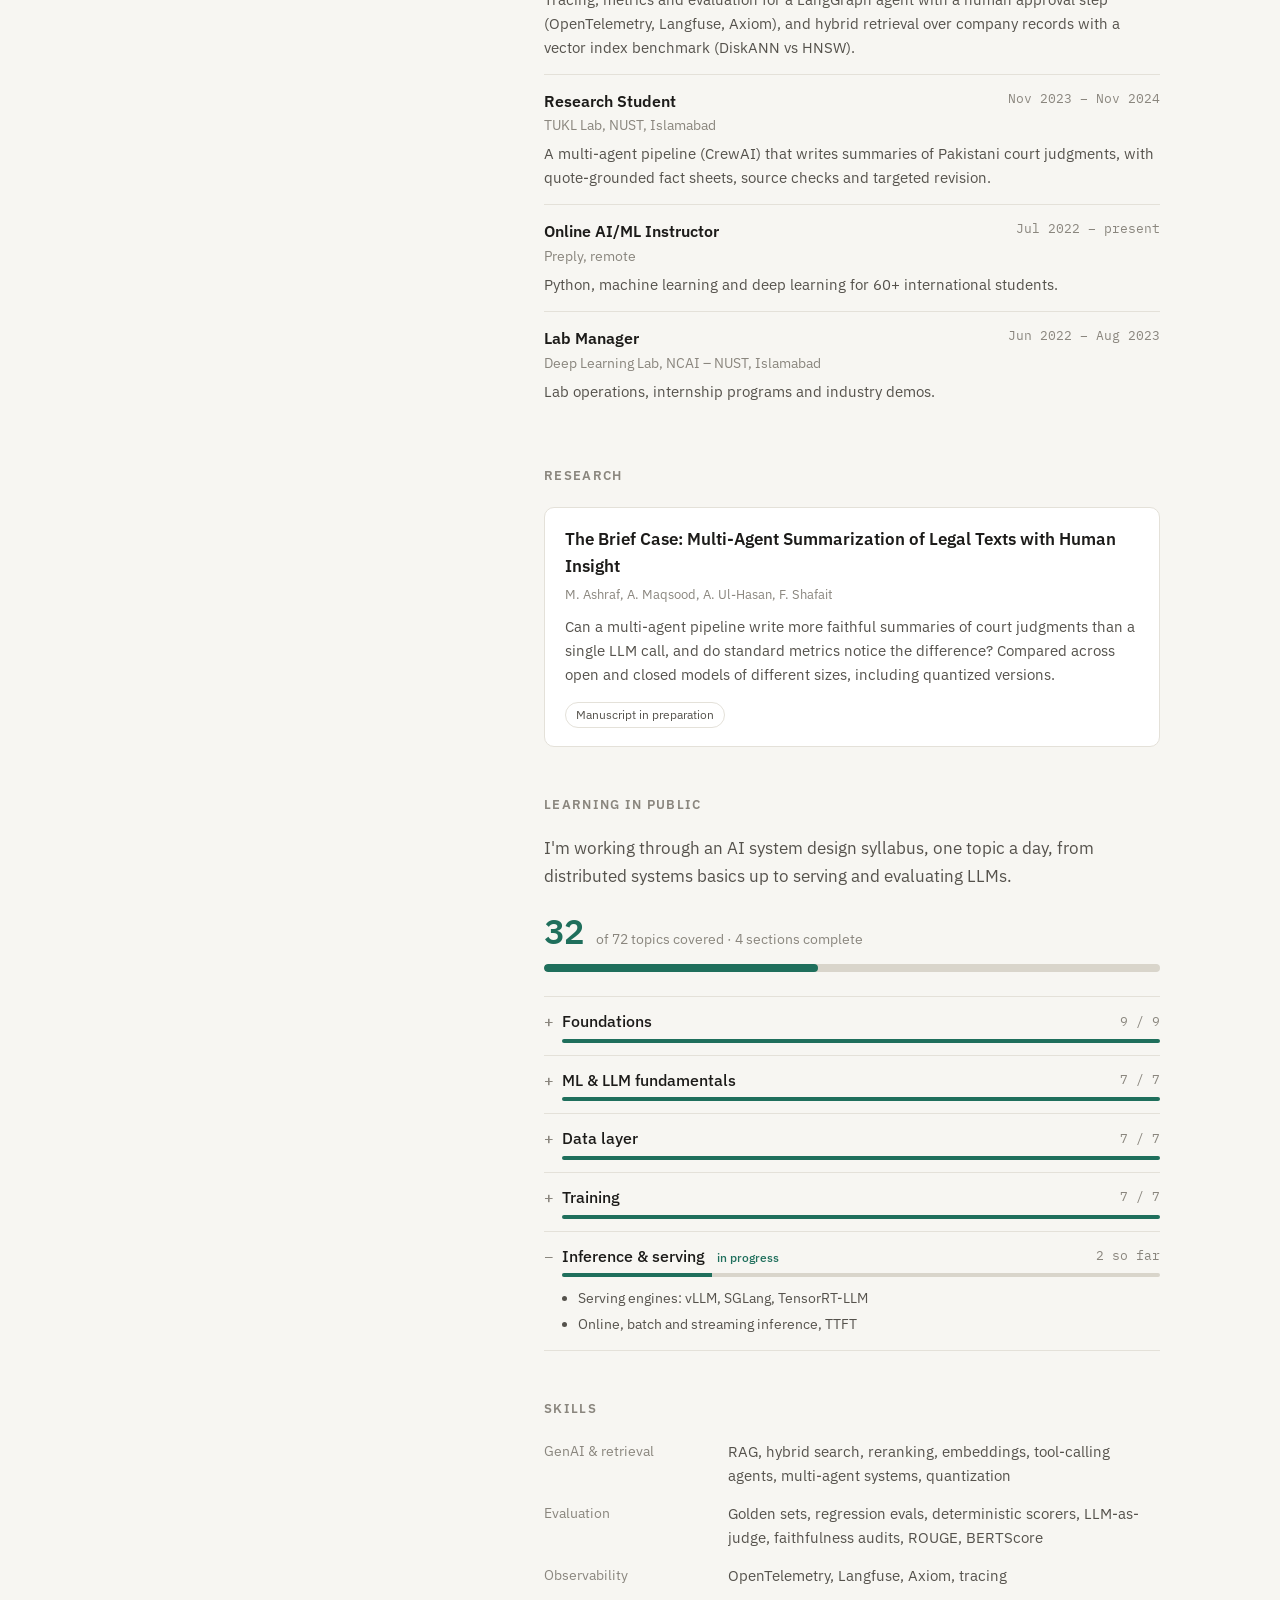
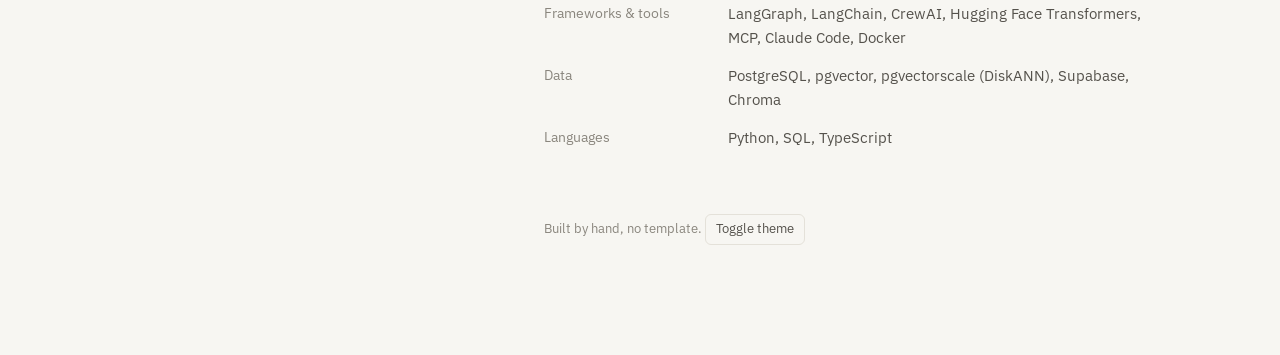
==== commit 9fe36134: "Add a post on evaluating chatbots" ====
--- a/index.html
+++ b/index.html
@@ -181,7 +181,7 @@
   <div class="now">
     <strong><span class="dot"></span>Now</strong>
     <ul>
-      <li>New post: <a href="posts/llm-judge.html">My LLM judge failed answers that were right</a>.</li>
+      <li>New post: <a href="posts/chatbot-evals.html">Your chatbot's eval set has to come from its own failures</a>.</li>
       <li>New demo: <a href="demos/rls/">RLS Search Explorer</a>, an interactive look at search results lost under Row Level Security.</li>
       <li>New demo: <a href="demos/rag/">agentic RAG replay</a>, my chat frontend playing back real recorded answers.</li>
       <li>Revising my paper on multi-agent legal summarization.</li>
@@ -256,6 +256,11 @@
 
 <section id="writing">
   <h2>Writing</h2>
+  <a class="post" href="posts/chatbot-evals.html">
+    <span class="pd mono">Nov 2026</span>
+    <span class="pt">Your chatbot's eval set has to come from its own failures</span>
+    <span class="ps">What evaluating my RAG chatbot taught me: layered scoring, a fallback model hiding in my safety checks, a guardrail that was too strict, and error analysis.</span>
+  </a>
   <a class="post" href="posts/llm-judge.html">
     <span class="pd mono">Nov 2026</span>
     <span class="pt">My LLM judge failed answers that were right</span>
